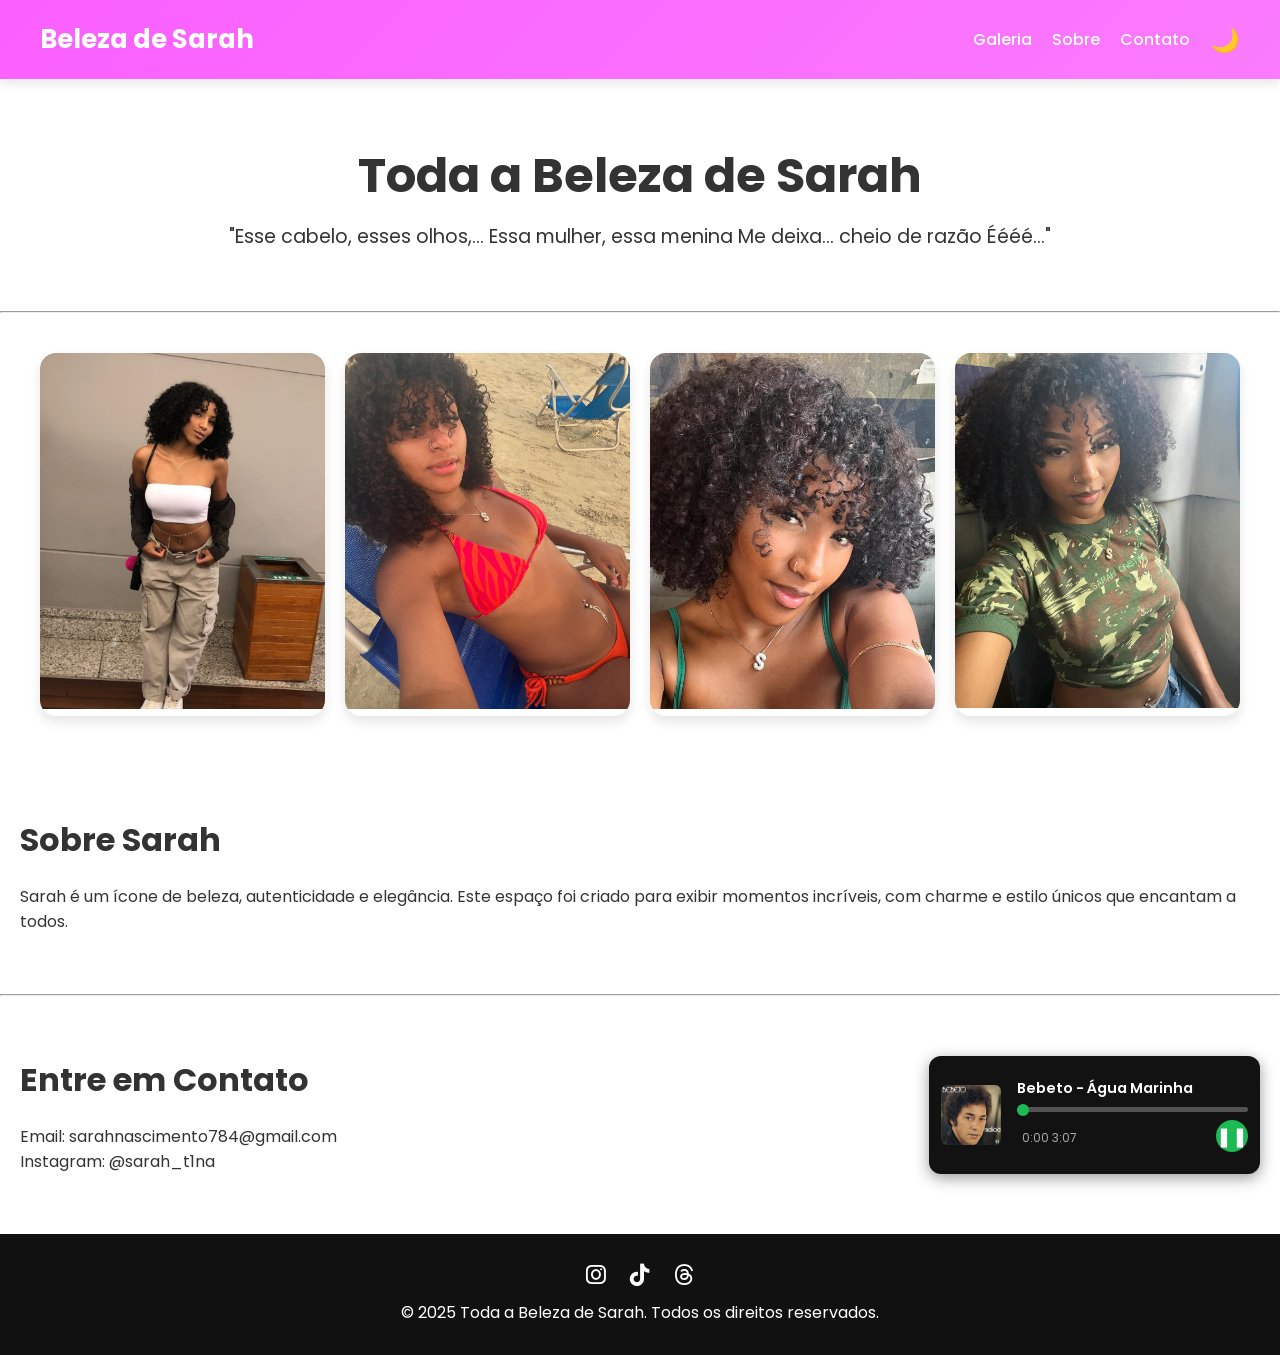
==== index.html @ 7e37fd76 "first commit" ====
<!DOCTYPE html>
<html lang="pt-br">
<head>
  <meta charset="UTF-8">
  <meta name="viewport" content="width=device-width, initial-scale=1.0">
  <title>Toda a Beleza de Sarah</title>
  <link href="https://fonts.googleapis.com/css2?family=Poppins:wght@400;600&display=swap" rel="stylesheet">
  <link rel="stylesheet" href="https://cdnjs.cloudflare.com/ajax/libs/font-awesome/6.5.0/css/all.min.css">
  <link rel="stylesheet" href="./assets/css/style.css">
</head>
<body>
  <header class="header">
    <div class="logo">Beleza de Sarah</div>
    <nav>
      <ul>
        <li><a href="#galeria">Galeria</a></li>
        <li><a href="#sobre">Sobre</a></li>
        <li><a href="#contato">Contato</a></li>
        <button id="theme-toggle" class="theme-toggle">🌙</button>
      </ul>
    </nav>
  </header>
  

  <section class="hero">
    <h1>Toda a Beleza de Sarah</h1>
    <p>"Esse cabelo, esses olhos,...
      Essa mulher, essa menina
      Me deixa... cheio de razão
      Éééé..."</p>
  </section>
  <hr>

  <section id="galeria" class="gallery">
    <div class="gallery-item"><img src="./assets/img/1.jpg" alt="Foto 1"></div>
    <div class="gallery-item"><img src="./assets/img/2.jpg" alt="Foto 2"></div>
    <div class="gallery-item"><img src="./assets/img/3.jpg" alt="Foto 3"></div>
    <div class="gallery-item"><img src="./assets/img/4.jpg" alt="Foto 4"></div>
  </section>

  <section id="sobre" class="about">
    <h2>Sobre Sarah</h2>
    <p>Sarah é um ícone de beleza, autenticidade e elegância. Este espaço foi criado para exibir momentos incríveis, com charme e estilo únicos que encantam a todos.</p>
  </section>

  <hr>

  <section id="contato" class="contact">
    <div class="conteudo">
      <h2>Entre em Contato</h2>
      <p>Email: sarahnascimento784@gmail.com</p>
      <p>Instagram: @sarah_t1na</p>
    </div>
    <div class="spotify-player">
      <img class="cover" src="./assets/img/bebeto.jpg" alt="Capa">
      <div class="player-info">
        <div class="track-details">
          <span class="track-title">Bebeto - Água Marinha</span>
          <div class="time">
            <span id="current-time">0:00</span>
            <span id="duration">3:07</span>
          </div>
        </div>
        <input type="range" id="progress-bar" value="0" min="0" max="100">
        <button id="play-pause-button">❚❚</button>
      </div>
      <audio id="music-player" autoplay loop>
        <source src="./assets/audio/aguaMarinha.mp3" type="audio/mpeg">
        Seu navegador não suporta o player de áudio.
      </audio>
    </div>    
  </section>
  

  <footer>
    <div class="socials">
      <a href="https://www.instagram.com/sarah_t1na/"><i class="fab fa-instagram"></i></a>
      <a href="https://www.tiktok.com/@sarah_t1na"><i class="fab fa-tiktok"></i></a>
      <a href="https://www.threads.com/@sarah_t1na?xmt=AQGzmElFdUKCVEd3HE3kcRnll15NEWQ4ze8nxgSjNZvPUPU"><i class="fab fa-threads"></i></a>
    </div>
    <p>&copy; 2025 Toda a Beleza de Sarah. Todos os direitos reservados.</p>
  </footer>

  <script src="./assets/js/script.js"></script>
</body>
</html>
---- assets/css/style.css ----
* {
  margin: 0;
  padding: 0;
  box-sizing: border-box;
}

:root {
  --bg-color: #f7f7f7;
  --text-color: #333;
  --header-bg: linear-gradient(135deg, #fa5fff, #fa7bfe);
  --card-bg: #fff;
  --shadow-color: rgba(0, 0, 0, 0.1);
  --shadow-hover: rgba(0, 0, 0, 0.2);
  --section-bg: #ffffff;
  --section-text: #333333;
}

body.dark-mode {
  --bg-color: #121212;
  --text-color: #f1f1f1;
  --header-bg: linear-gradient(135deg, #2a2a2a, #3d3d3d);
  --card-bg: #1e1e1e;
  --shadow-color: rgba(255, 255, 255, 0.05);
  --shadow-hover: rgba(255, 255, 255, 0.15);
  --section-bg: #1c1c1c;
  --section-text: #f1f1f1;
}

body {
  font-family: 'Poppins', sans-serif;
  background-color: var(--bg-color);
  color: var(--text-color);
}

.theme-toggle {
  top: 20px;
  right: 20px;
  background: transparent;
  border: none;
  font-size: 1.5rem;
  cursor: pointer;
  color: #fff;
  z-index: 1000;
}

body.dark-mode .theme-toggle {
  color: #ffd700;
}

header {
  background: var(--header-bg);
  padding: 20px 40px;
  position: fixed;
  width: 100%;
  top: 0;
  left: 0;
  z-index: 1000;
  display: flex;
  align-items: center;
  justify-content: space-between;
  color: #fff;
  box-shadow: 0 4px 10px rgba(0,0,0,0.1);
  transition: transform 0.3s ease;
}
.header-hidden {
  transform: translateY(-100%);
  transition: transform 0.3s ease;
}

.logo {
  font-size: 1.6rem;
  font-weight: bold;
}

nav ul {
  list-style: none;
  display: flex;
  gap: 20px;
  align-items: center;
}

nav a {
  color: #fff;
  text-decoration: none;
  font-weight: 500;
  transition: color 0.3s ease;
}

nav a:hover {
  color: #ddd;
}

/* Seções adaptáveis ao modo escuro */
section {
  background-color: var(--section-bg);
  color: var(--section-text);
  transition: background-color 0.3s, color 0.3s;
}

section#hero,
section#sobre,
section#contato {
  padding: 60px 20px;
}

.hero {
  padding: 140px 40px 60px;
  text-align: center;
}

.hero h1 {
  font-size: 3rem;
  margin-bottom: 10px;
}


.hero p {
  font-size: 1.2rem;
  color: var(--section-text);
}

.gallery {
  display: grid;
  grid-template-columns: repeat(auto-fill, minmax(280px, 1fr));
  gap: 20px;
  padding: 40px;
}

.gallery-item {
  background-color: var(--card-bg);
  box-shadow: 0 6px 12px var(--shadow-color);
  position: relative;
  overflow: hidden;
  border-radius: 16px;
  cursor: pointer;
}

.gallery-item:hover {
  box-shadow: 0 8px 16px var(--shadow-hover);
}

.gallery-item img {
  width: 100%;
  transition: transform 0.3s ease;
}

.gallery-item:hover img {
  transform: scale(1.05);
}

.about,
.contact {
  padding: 60px 40px;
}

.contact {
  display: flex;
  justify-content: space-between;
}

.about h2,
.contact h2 {
  font-size: 2rem;
  margin-bottom: 20px;
}

.about p {
  font-size: 1rem;
  color: var(--section-text);
}

footer {
  background: #111;
  color: #fff;
  padding: 30px 40px;
  display: flex;
  flex-direction: column;
  align-items: center;
  gap: 10px;
}

.socials i {
  font-size: 1.4rem;
  margin: 0 10px;
  color: #fff;
  transition: color 0.3s;
}

.socials i:hover {
  color: #fa7bfe;
}

/* Estilo do player de música */
.audio-player {
  display: flex;
  align-items: center;
  background-color: rgba(0, 0, 0, 0.8);
  padding: 10px;
  border-radius: 10px;
  margin-top: 20px;
  width: 300px;
  right: 40px;
  bottom: 20px;
}

.thumbnail {
  width: 50px;
  height: 50px;
  border-radius: 8px;
  margin-right: 15px;
}

.controls {
  display: flex;
  justify-content: center;
  align-items: center;
}

.play-pause {
  background: transparent;
  border: none;
  font-size: 1.5rem;
  color: white;
  cursor: pointer;
  transition: color 0.3s;
}

.play-pause:hover {
  color: #fa7bfe;
}

audio {
  display: none;
}

.spotify-player {
  display: flex;
  align-items: center;
  background-color: #121212;
  color: white;
  border-radius: 12px;
  padding: 12px;
  gap: 16px;
  max-width: 500px;
  right: 40px;
  bottom: 40px;
  box-shadow: 0 4px 15px rgba(0, 0, 0, 0.4);
}

.spotify-player .cover {
  width: 60px;
  height: 60px;
  border-radius: 6px;
  object-fit: cover;
}

.player-info {
  flex: 1;
  display: flex;
  flex-direction: column;
}

.track-details {
  display: flex;
  justify-content: space-between;
  align-items: center;
}

.track-title {
  font-weight: 600;
  font-size: 0.9rem;
  color: #fff;
}

.time {
  font-size: 0.75rem;
  color: #aaa;
  left: -171px;
  top: 49px;
  position: relative;
}

#progress-bar {
  -webkit-appearance: none;
  appearance: none;
  width: 100%;
  height: 5px;
  background: #535353;
  border-radius: 5px;
  margin: 8px 0;
  cursor: pointer;
}

#progress-bar::-webkit-slider-thumb {
  -webkit-appearance: none;
  height: 12px;
  width: 12px;
  background: #1db954;
  border-radius: 50%;
  cursor: pointer;
}

#play-pause-button {
  align-self: flex-end;
  background-color: #1db954;
  border: none;
  color: white;
  font-size: 1.2rem;
  border-radius: 50%;
  width: 32px;
  height: 32px;
  cursor: pointer;
  transition: background 0.3s;
}

#play-pause-button:hover {
  background-color: #1ed760;
}

@media (max-width: 768px) {
  .spotify-player {
    right: 20px;
    bottom: 20px;
    max-width: 90%;
    flex-direction: column;
    align-items: flex-start;
  }
  
  #play-pause-button {
    align-self: center;
  }
  header {
    flex-direction: column;
    align-items: flex-start;
    padding: 20px;
  }
  .audio-player {
    width: 240px;
    right: 20px;
  }
  .thumbnail {
    width: 40px;
    height: 40px;
  }
  nav ul {
    flex-direction: column;
    gap: 10px;
    margin-top: 10px;
  }

  .hero {
    padding: 120px 20px 40px;
  }

  .hero h1 {
    font-size: 2.2rem;
  }

  .hero p {
    font-size: 1rem;
  }

  .gallery {
    grid-template-columns: 1fr;
    padding: 20px;
  }

  .about,
  .contact {
    padding: 40px 20px;
  }

  .about h2,
  .contact h2 {
    font-size: 1.6rem;
  }

  .about p {
    font-size: 0.95rem;
  }

  footer {
    padding: 20px;
    font-size: 0.9rem;
    text-align: center;
  }
}

@media (max-width: 480px) {
  .logo {
    font-size: 1.3rem;
  }

  .theme-toggle {
    font-size: 1.2rem;
    top: 15px;
    right: 15px;
  }

  .hero h1 {
    font-size: 1.8rem;
  }

  .hero p {
    font-size: 0.9rem;
  }

  .about h2,
  .contact h2 {
    font-size: 1.4rem;
  }

  .socials i {
    font-size: 1.2rem;
  }
}
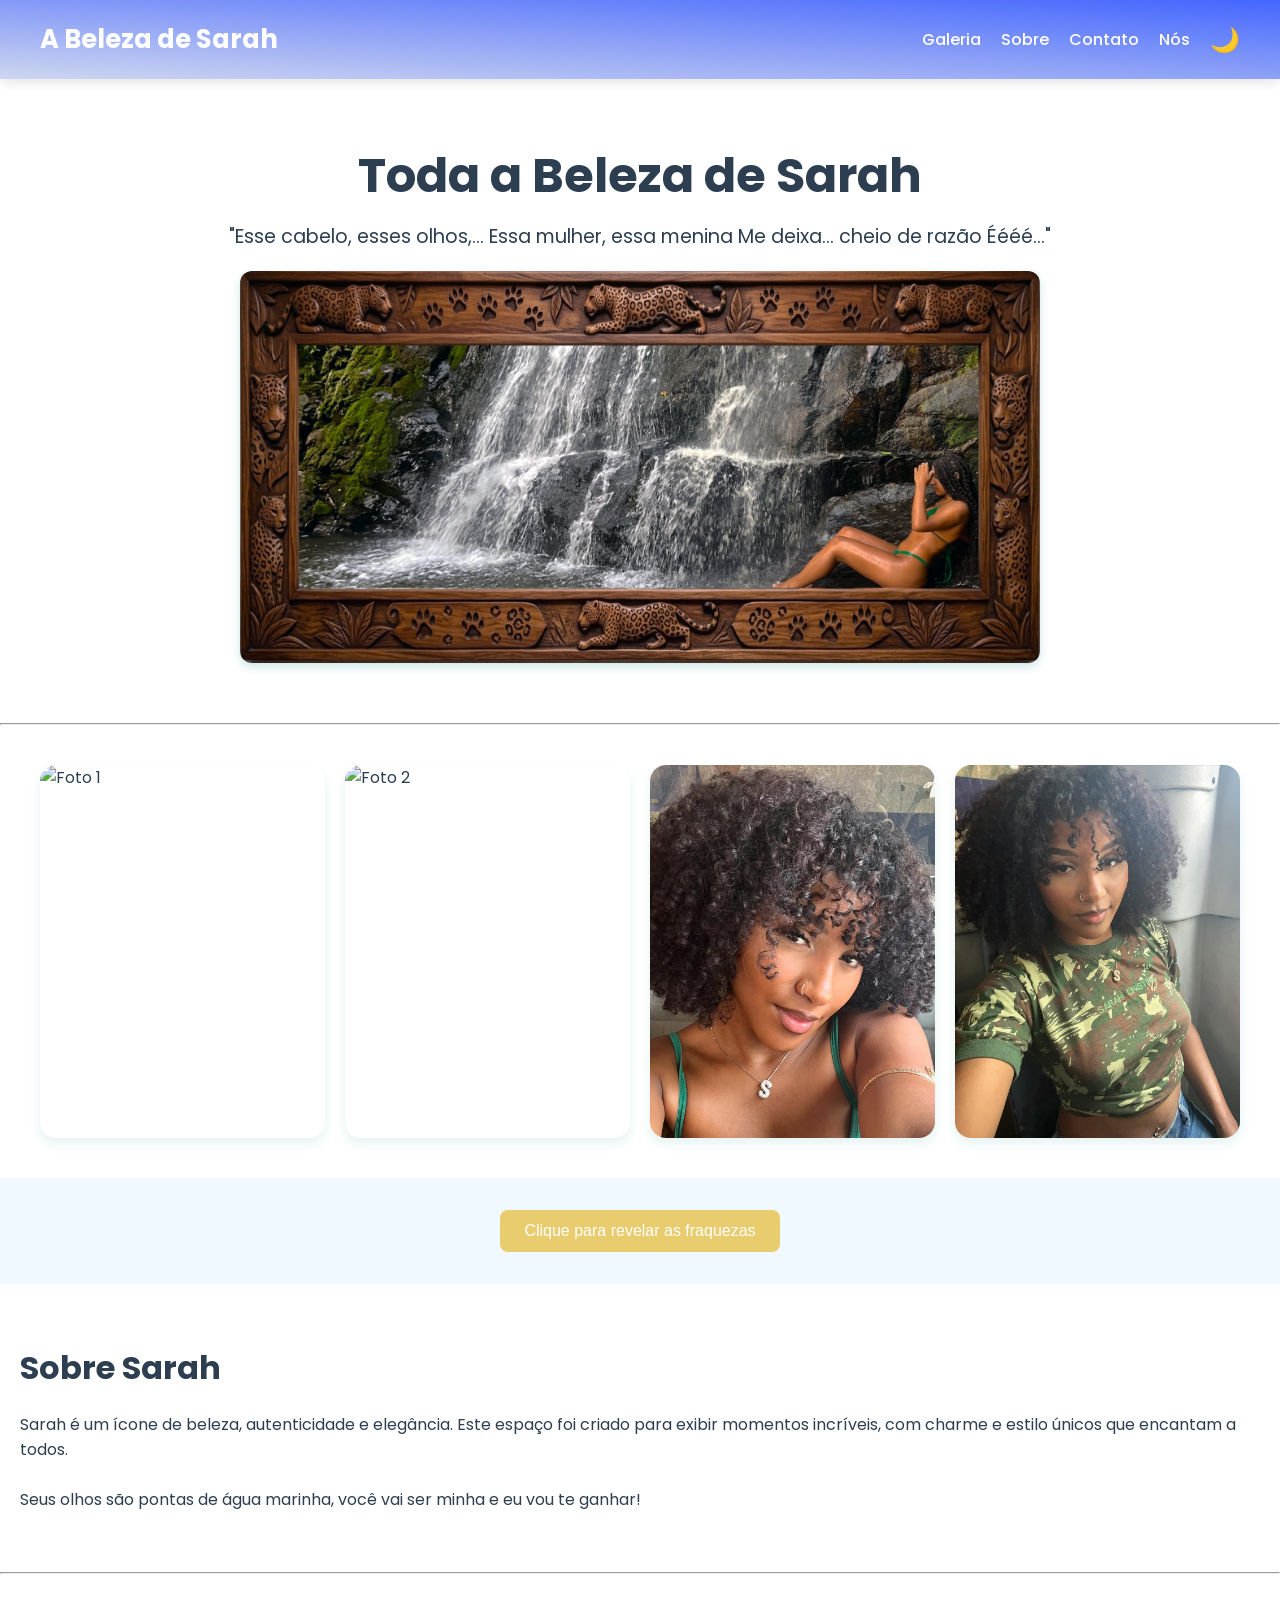
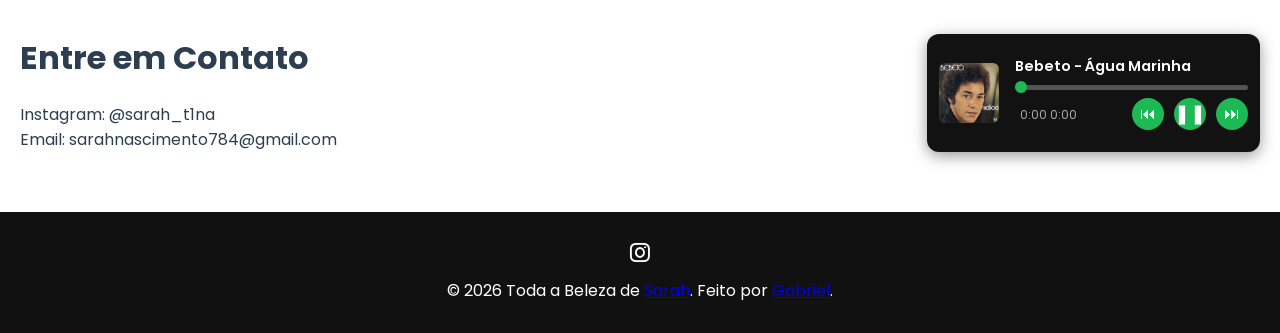
==== commit cfb787b3: "completo" ====
--- a/index.html
+++ b/index.html
@@ -1,86 +1,118 @@
-<!DOCTYPE html>
-<html lang="pt-br">
-<head>
-  <meta charset="UTF-8">
-  <meta name="viewport" content="width=device-width, initial-scale=1.0">
-  <title>Toda a Beleza de Sarah</title>
-  <link href="https://fonts.googleapis.com/css2?family=Poppins:wght@400;600&display=swap" rel="stylesheet">
-  <link rel="stylesheet" href="https://cdnjs.cloudflare.com/ajax/libs/font-awesome/6.5.0/css/all.min.css">
-  <link rel="stylesheet" href="./assets/css/style.css">
-</head>
-<body>
-  <header class="header">
-    <div class="logo">Beleza de Sarah</div>
-    <nav>
-      <ul>
-        <li><a href="#galeria">Galeria</a></li>
-        <li><a href="#sobre">Sobre</a></li>
-        <li><a href="#contato">Contato</a></li>
-        <button id="theme-toggle" class="theme-toggle">🌙</button>
-      </ul>
-    </nav>
-  </header>
-  
-
-  <section class="hero">
-    <h1>Toda a Beleza de Sarah</h1>
-    <p>"Esse cabelo, esses olhos,...
-      Essa mulher, essa menina
-      Me deixa... cheio de razão
-      Éééé..."</p>
-  </section>
-  <hr>
-
-  <section id="galeria" class="gallery">
-    <div class="gallery-item"><img src="./assets/img/1.jpg" alt="Foto 1"></div>
-    <div class="gallery-item"><img src="./assets/img/2.jpg" alt="Foto 2"></div>
-    <div class="gallery-item"><img src="./assets/img/3.jpg" alt="Foto 3"></div>
-    <div class="gallery-item"><img src="./assets/img/4.jpg" alt="Foto 4"></div>
-  </section>
-
-  <section id="sobre" class="about">
-    <h2>Sobre Sarah</h2>
-    <p>Sarah é um ícone de beleza, autenticidade e elegância. Este espaço foi criado para exibir momentos incríveis, com charme e estilo únicos que encantam a todos.</p>
-  </section>
-
-  <hr>
-
-  <section id="contato" class="contact">
-    <div class="conteudo">
-      <h2>Entre em Contato</h2>
-      <p>Email: sarahnascimento784@gmail.com</p>
-      <p>Instagram: @sarah_t1na</p>
-    </div>
-    <div class="spotify-player">
-      <img class="cover" src="./assets/img/bebeto.jpg" alt="Capa">
-      <div class="player-info">
-        <div class="track-details">
-          <span class="track-title">Bebeto - Água Marinha</span>
-          <div class="time">
-            <span id="current-time">0:00</span>
-            <span id="duration">3:07</span>
-          </div>
-        </div>
-        <input type="range" id="progress-bar" value="0" min="0" max="100">
-        <button id="play-pause-button">❚❚</button>
-      </div>
-      <audio id="music-player" autoplay loop>
-        <source src="./assets/audio/aguaMarinha.mp3" type="audio/mpeg">
-        Seu navegador não suporta o player de áudio.
-      </audio>
-    </div>    
-  </section>
-  
-
-  <footer>
-    <div class="socials">
-      <a href="https://www.instagram.com/sarah_t1na/"><i class="fab fa-instagram"></i></a>
-      <a href="https://www.tiktok.com/@sarah_t1na"><i class="fab fa-tiktok"></i></a>
-      <a href="https://www.threads.com/@sarah_t1na?xmt=AQGzmElFdUKCVEd3HE3kcRnll15NEWQ4ze8nxgSjNZvPUPU"><i class="fab fa-threads"></i></a>
-    </div>
-    <p>&copy; 2025 Toda a Beleza de Sarah. Todos os direitos reservados.</p>
-  </footer>
-
-  <script src="./assets/js/script.js"></script>
-</body>
+<!DOCTYPE html>
+<html lang="pt-br">
+<head>
+  <meta charset="UTF-8">
+  <meta name="viewport" content="width=device-width, initial-scale=1.0">
+  <title>Toda a Beleza de Sarah</title>
+  <link href="https://fonts.googleapis.com/css2?family=Poppins:wght@400;600&display=swap" rel="stylesheet">
+  <link rel="stylesheet" href="https://cdnjs.cloudflare.com/ajax/libs/font-awesome/6.5.0/css/all.min.css">
+  <link rel="stylesheet" href="./assets/css/style.css">
+</head>
+<body>
+  <header class="header">
+    <div class="logo">A Beleza de Sarah</div>
+    <div class="menu-toggle" id="mobile-menu">
+      <i class="fas fa-bars"></i>
+    </div>
+    <nav id="nav-menu">
+      <ul>
+        <li><a href="#galeria">Galeria</a></li>
+        <li><a href="#sobre">Sobre</a></li>
+        <li><a href="#contato">Contato</a></li>
+        <li><a href="nos.html">Nós</a></li>
+        <button id="theme-toggle" class="theme-toggle">🌙</button>
+      </ul>
+    </nav>
+  </header>
+  
+
+  <section class="hero">
+    <h1>Toda a Beleza de Sarah</h1>
+    <p>"Esse cabelo, esses olhos,...
+      Essa mulher, essa menina
+      Me deixa... cheio de razão
+      Éééé..."</p>
+    <div class="beach-banner">
+      <img src="./assets/img/banner.png" alt="Imagem de Praia" />
+    </div>
+  </section>  
+  <hr>
+
+  <section id="galeria" class="gallery">
+    <div class="gallery-item-1"><img src="./assets/img/1.jpeg" alt="Foto 1"></div>
+    <div class="gallery-item-1"><img src="./assets/img/2.jpeg" alt="Foto 2"></div>
+    <div class="gallery-item-1"><img src="./assets/img/3.jpg" alt="Foto 3"></div>
+    <div class="gallery-item-1"><img src="./assets/img/4.jpg" alt="Foto 4"></div>
+  </section>
+  <div class="revelar-container" style="text-align: center; margin: 2rem 0;">
+    <button id="revelar-fraqueza" class="btn-revelar">Clique para revelar as fraquezas</button>
+  </div>
+  
+  
+  <h2 id="princesa" style="text-align: center;display: none;"></h2>
+  <section id="galeria-musicas" class="gallery" style="display: none;">
+    <div class="gallery-item-2">
+        <img src="./assets/img/jasmin1.png">
+    </div>
+    <div class="gallery-item-2">
+        <img src="./assets/img/jasmin2.png">
+    </div>
+    <div class="gallery-item-2">
+        <img src="./assets/img/jasmin3.jpeg">
+    </div>
+    <div class="gallery-item-2">
+        <img src="./assets/img/jasmin4.png">
+    </div>
+  </section>
+  
+  <section id="sobre" class="about">
+    <h2>Sobre Sarah</h2>
+    <p>Sarah é um ícone de beleza, autenticidade e elegância. Este espaço foi criado para exibir momentos incríveis, com charme e estilo únicos que encantam a todos.</p>
+    <br>
+    <p>Seus olhos são pontas de água marinha, você vai ser minha e eu vou te ganhar!</p>
+  </section>
+
+  <hr>
+
+  <section id="contato" class="contact">
+    <div class="conteudo">
+      <h2>Entre em Contato</h2>
+      <p>Instagram: @sarah_t1na</p>
+      <p>Email: sarahnascimento784@gmail.com</p>
+    </div>
+    <div class="spotify-player">
+      <img class="cover" id="cover" src="./assets/img/bebeto.jpg" alt="Capa">
+
+      <div class="player-info">
+        <div class="track-details">
+          <span class="track-title" id="track-title">Bebeto - Água Marinha</span>
+          <div class="time">
+            <span id="current-time">0:00</span>
+            <span id="duration">0:00</span>
+          </div>
+        </div>
+
+        <input type="range" id="progress-bar" value="0" min="0" max="100">
+
+        <div class="controls">
+          <button id="prev-button">⏮</button>
+          <button id="play-pause-button">❚❚</button>
+          <button id="next-button">⏭</button>
+        </div>
+      </div>
+
+      <audio id="music-player"></audio>
+    </div>  
+  </section>
+  
+
+  <footer>
+    <div class="socials">
+      <a href="https://www.instagram.com/sarah_t1na/"><i class="fab fa-instagram"></i></a>
+    </div>
+    <p>&copy; 2026 Toda a Beleza de <a href="https://www.instagram.com/sarah_t1na/">Sarah</a>. Feito por <a href="https://www.instagram.com/sena_thegreat/">Gabriel</a>.</p>
+  </footer>
+
+  <script src="./assets/js/script.js"></script>
+</body>
 </html>
--- a/assets/css/style.css
+++ b/assets/css/style.css
@@ -1,416 +1,647 @@
-* {
-  margin: 0;
-  padding: 0;
-  box-sizing: border-box;
-}
-
-:root {
-  --bg-color: #f7f7f7;
-  --text-color: #333;
-  --header-bg: linear-gradient(135deg, #fa5fff, #fa7bfe);
-  --card-bg: #fff;
-  --shadow-color: rgba(0, 0, 0, 0.1);
-  --shadow-hover: rgba(0, 0, 0, 0.2);
-  --section-bg: #ffffff;
-  --section-text: #333333;
-}
-
-body.dark-mode {
-  --bg-color: #121212;
-  --text-color: #f1f1f1;
-  --header-bg: linear-gradient(135deg, #2a2a2a, #3d3d3d);
-  --card-bg: #1e1e1e;
-  --shadow-color: rgba(255, 255, 255, 0.05);
-  --shadow-hover: rgba(255, 255, 255, 0.15);
-  --section-bg: #1c1c1c;
-  --section-text: #f1f1f1;
-}
-
-body {
-  font-family: 'Poppins', sans-serif;
-  background-color: var(--bg-color);
-  color: var(--text-color);
-}
-
-.theme-toggle {
-  top: 20px;
-  right: 20px;
-  background: transparent;
-  border: none;
-  font-size: 1.5rem;
-  cursor: pointer;
-  color: #fff;
-  z-index: 1000;
-}
-
-body.dark-mode .theme-toggle {
-  color: #ffd700;
-}
-
-header {
-  background: var(--header-bg);
-  padding: 20px 40px;
-  position: fixed;
-  width: 100%;
-  top: 0;
-  left: 0;
-  z-index: 1000;
-  display: flex;
-  align-items: center;
-  justify-content: space-between;
-  color: #fff;
-  box-shadow: 0 4px 10px rgba(0,0,0,0.1);
-  transition: transform 0.3s ease;
-}
-.header-hidden {
-  transform: translateY(-100%);
-  transition: transform 0.3s ease;
-}
-
-.logo {
-  font-size: 1.6rem;
-  font-weight: bold;
-}
-
-nav ul {
-  list-style: none;
-  display: flex;
-  gap: 20px;
-  align-items: center;
-}
-
-nav a {
-  color: #fff;
-  text-decoration: none;
-  font-weight: 500;
-  transition: color 0.3s ease;
-}
-
-nav a:hover {
-  color: #ddd;
-}
-
-/* Seções adaptáveis ao modo escuro */
-section {
-  background-color: var(--section-bg);
-  color: var(--section-text);
-  transition: background-color 0.3s, color 0.3s;
-}
-
-section#hero,
-section#sobre,
-section#contato {
-  padding: 60px 20px;
-}
-
-.hero {
-  padding: 140px 40px 60px;
-  text-align: center;
-}
-
-.hero h1 {
-  font-size: 3rem;
-  margin-bottom: 10px;
-}
-
-
-.hero p {
-  font-size: 1.2rem;
-  color: var(--section-text);
-}
-
-.gallery {
-  display: grid;
-  grid-template-columns: repeat(auto-fill, minmax(280px, 1fr));
-  gap: 20px;
-  padding: 40px;
-}
-
-.gallery-item {
-  background-color: var(--card-bg);
-  box-shadow: 0 6px 12px var(--shadow-color);
-  position: relative;
-  overflow: hidden;
-  border-radius: 16px;
-  cursor: pointer;
-}
-
-.gallery-item:hover {
-  box-shadow: 0 8px 16px var(--shadow-hover);
-}
-
-.gallery-item img {
-  width: 100%;
-  transition: transform 0.3s ease;
-}
-
-.gallery-item:hover img {
-  transform: scale(1.05);
-}
-
-.about,
-.contact {
-  padding: 60px 40px;
-}
-
-.contact {
-  display: flex;
-  justify-content: space-between;
-}
-
-.about h2,
-.contact h2 {
-  font-size: 2rem;
-  margin-bottom: 20px;
-}
-
-.about p {
-  font-size: 1rem;
-  color: var(--section-text);
-}
-
-footer {
-  background: #111;
-  color: #fff;
-  padding: 30px 40px;
-  display: flex;
-  flex-direction: column;
-  align-items: center;
-  gap: 10px;
-}
-
-.socials i {
-  font-size: 1.4rem;
-  margin: 0 10px;
-  color: #fff;
-  transition: color 0.3s;
-}
-
-.socials i:hover {
-  color: #fa7bfe;
-}
-
-/* Estilo do player de música */
-.audio-player {
-  display: flex;
-  align-items: center;
-  background-color: rgba(0, 0, 0, 0.8);
-  padding: 10px;
-  border-radius: 10px;
-  margin-top: 20px;
-  width: 300px;
-  right: 40px;
-  bottom: 20px;
-}
-
-.thumbnail {
-  width: 50px;
-  height: 50px;
-  border-radius: 8px;
-  margin-right: 15px;
-}
-
-.controls {
-  display: flex;
-  justify-content: center;
-  align-items: center;
-}
-
-.play-pause {
-  background: transparent;
-  border: none;
-  font-size: 1.5rem;
-  color: white;
-  cursor: pointer;
-  transition: color 0.3s;
-}
-
-.play-pause:hover {
-  color: #fa7bfe;
-}
-
-audio {
-  display: none;
-}
-
-.spotify-player {
-  display: flex;
-  align-items: center;
-  background-color: #121212;
-  color: white;
-  border-radius: 12px;
-  padding: 12px;
-  gap: 16px;
-  max-width: 500px;
-  right: 40px;
-  bottom: 40px;
-  box-shadow: 0 4px 15px rgba(0, 0, 0, 0.4);
-}
-
-.spotify-player .cover {
-  width: 60px;
-  height: 60px;
-  border-radius: 6px;
-  object-fit: cover;
-}
-
-.player-info {
-  flex: 1;
-  display: flex;
-  flex-direction: column;
-}
-
-.track-details {
-  display: flex;
-  justify-content: space-between;
-  align-items: center;
-}
-
-.track-title {
-  font-weight: 600;
-  font-size: 0.9rem;
-  color: #fff;
-}
-
-.time {
-  font-size: 0.75rem;
-  color: #aaa;
-  left: -171px;
-  top: 49px;
-  position: relative;
-}
-
-#progress-bar {
-  -webkit-appearance: none;
-  appearance: none;
-  width: 100%;
-  height: 5px;
-  background: #535353;
-  border-radius: 5px;
-  margin: 8px 0;
-  cursor: pointer;
-}
-
-#progress-bar::-webkit-slider-thumb {
-  -webkit-appearance: none;
-  height: 12px;
-  width: 12px;
-  background: #1db954;
-  border-radius: 50%;
-  cursor: pointer;
-}
-
-#play-pause-button {
-  align-self: flex-end;
-  background-color: #1db954;
-  border: none;
-  color: white;
-  font-size: 1.2rem;
-  border-radius: 50%;
-  width: 32px;
-  height: 32px;
-  cursor: pointer;
-  transition: background 0.3s;
-}
-
-#play-pause-button:hover {
-  background-color: #1ed760;
-}
-
-@media (max-width: 768px) {
-  .spotify-player {
-    right: 20px;
-    bottom: 20px;
-    max-width: 90%;
-    flex-direction: column;
-    align-items: flex-start;
-  }
-  
-  #play-pause-button {
-    align-self: center;
-  }
-  header {
-    flex-direction: column;
-    align-items: flex-start;
-    padding: 20px;
-  }
-  .audio-player {
-    width: 240px;
-    right: 20px;
-  }
-  .thumbnail {
-    width: 40px;
-    height: 40px;
-  }
-  nav ul {
-    flex-direction: column;
-    gap: 10px;
-    margin-top: 10px;
-  }
-
-  .hero {
-    padding: 120px 20px 40px;
-  }
-
-  .hero h1 {
-    font-size: 2.2rem;
-  }
-
-  .hero p {
-    font-size: 1rem;
-  }
-
-  .gallery {
-    grid-template-columns: 1fr;
-    padding: 20px;
-  }
-
-  .about,
-  .contact {
-    padding: 40px 20px;
-  }
-
-  .about h2,
-  .contact h2 {
-    font-size: 1.6rem;
-  }
-
-  .about p {
-    font-size: 0.95rem;
-  }
-
-  footer {
-    padding: 20px;
-    font-size: 0.9rem;
-    text-align: center;
-  }
-}
-
-@media (max-width: 480px) {
-  .logo {
-    font-size: 1.3rem;
-  }
-
-  .theme-toggle {
-    font-size: 1.2rem;
-    top: 15px;
-    right: 15px;
-  }
-
-  .hero h1 {
-    font-size: 1.8rem;
-  }
-
-  .hero p {
-    font-size: 0.9rem;
-  }
-
-  .about h2,
-  .contact h2 {
-    font-size: 1.4rem;
-  }
-
-  .socials i {
-    font-size: 1.2rem;
-  }
-}
+* {
+  margin: 0;
+  padding: 0;
+  box-sizing: border-box;
+}
+
+/* :root {
+  --bg-color: #f7f7f7;
+  --text-color: #333;
+  --header-bg: linear-gradient(135deg, #fa5fff, #fa7bfe);
+  --card-bg: #fff;
+  --shadow-color: rgba(0, 0, 0, 0.1);
+  --shadow-hover: rgba(0, 0, 0, 0.2);
+  --section-bg: #ffffff;
+  --section-text: #333333;
+} */
+
+.beach-banner {
+  margin-top: 20px;
+  border-radius: 12px;
+  overflow: hidden;
+  box-shadow: 0 4px 10px rgba(0, 128, 128, 0.2);
+  max-width: 800px;
+  margin-left: auto;
+  margin-right: auto;
+}
+
+.beach-banner img {
+  width: 100%;
+  height: auto;
+  display: block;
+}
+
+
+:root {
+  --bg-color: #f0f9ff; /* azul bem claro */
+  --text-color: #2c3e50; /* azul profundo */
+  --header-bg: linear-gradient(183deg, #002fffbb, #0d35b634); /* azul do mar e sol */
+  --card-bg: #ffffff;
+  --shadow-color: rgba(0, 128, 128, 0.1); /* tom oceânico suave */
+  --shadow-hover: rgba(0, 128, 128, 0.3);
+  --section-bg: #ffffff;
+  --section-text: #2c3e50;
+}
+.btn-revelar {
+  background-color: #e9cc6d;
+  color: white;
+  padding: 12px 24px;
+  font-size: 1rem;
+  border: none;
+  border-radius: 8px;
+  cursor: pointer;
+  transition: all 0.3s ease;
+}
+
+.btn-revelar:hover {
+  background-color: #ffa726;
+}
+
+body.dark-mode {
+  --bg-color: #140b0b; /* Preto com um toque bem sutil de vermelho/aquecido */
+  --text-color: #f5e6e6; /* Branco levemente rosado para não cansar a vista */
+  --header-bg: linear-gradient(135deg, #4a0e0e, #1a0505); /* Gradiente vinho escuro */
+  --card-bg: #1c1111;
+  --shadow-color: rgba(220, 20, 60, 0.15); /* Sombra vermelha suave */
+  --shadow-hover: rgba(220, 20, 60, 0.45); /* Sombra vermelha vibrante ao passar o mouse */
+  --section-bg: #180d0d;
+  --section-text: #e8d5d5;
+}
+
+body.dark-mode .theme-toggle {
+  color: #ff4d4d; 
+}
+
+body.dark-mode nav a:hover {
+  color: #ff4d4d;
+}
+
+body.dark-mode .socials i:hover,
+body.dark-mode .play-pause:hover {
+  color: #ff4d4d;
+}
+
+body.dark-mode #progress-bar::-webkit-slider-thumb {
+  background: #ff4d4d;
+}
+
+body.dark-mode #play-pause-button,
+body.dark-mode .controls button {
+  background-color: #a31010; /* Vermelho escuro */
+}
+
+body.dark-mode #play-pause-button:hover,
+body.dark-mode .controls button:hover {
+  background-color: #ff4d4d; /* Vermelho vibrante no hover */
+}
+
+body.dark-mode .gallery-item {
+  border: 1px solid rgba(255, 77, 77, 0.1); /* Bordinha vermelha sutil */
+}
+
+body.dark-mode .gallery-item::after {
+  content: "";
+  position: absolute;
+  top: 0; left: 0; width: 100%; height: 100%;
+  /* Textura de animal print via URL (padrão transparente) */
+  background-image: url('https://www.transparenttextures.com/patterns/leopard.png');
+  opacity: 0.25; /* Transparência ideal para ficar charmoso e não poluir */
+  pointer-events: none; /* Garante que as fotos ainda possam ser clicadas */
+  mix-blend-mode: color-dodge; /* Mescla a estampa com a cor de fundo do card */
+  transition: opacity 0.3s ease;
+}
+
+body.dark-mode .gallery-item:hover::after {
+  opacity: 0.5;
+}
+
+body.dark-mode .btn-revelar {
+  background-color: #7a0000;
+  color: #e9cc6d; /* O tom dourado que você já usou */
+  border: 1px solid #e9cc6d;
+}
+
+body.dark-mode .btn-revelar:hover {
+  background-color: #ff4d4d;
+  color: #ffffff;
+  border-color: #ff4d4d;
+  box-shadow: 0 0 15px rgba(255, 77, 77, 0.6); /* Brilho vermelho */
+}
+
+body {
+  font-family: 'Poppins', sans-serif;
+  background-color: var(--bg-color);
+  color: var(--text-color);
+}
+
+.theme-toggle {
+  top: 20px;
+  right: 20px;
+  background: transparent;
+  border: none;
+  font-size: 1.5rem;
+  cursor: pointer;
+  color: #fff;
+  z-index: 1000;
+}
+
+body.dark-mode .theme-toggle {
+  color: #ffd700;
+}
+
+header {
+  background: var(--header-bg);
+  padding: 20px 40px;
+  position: fixed;
+  width: 100%;
+  top: 0;
+  left: 0;
+  z-index: 1000;
+  display: flex;
+  align-items: center;
+  justify-content: space-between;
+  color: #fff;
+  box-shadow: 0 4px 10px rgba(0,0,0,0.1);
+  transition: transform 0.3s ease;
+}
+.header-hidden {
+  transform: translateY(-100%);
+  transition: transform 0.3s ease;
+}
+
+.menu-toggle {
+  display: none;
+  font-size: 1.8rem;
+  color: #fff;
+  cursor: pointer;
+}
+
+body.dark-mode .menu-toggle {
+  color: #ffd700;
+}
+
+.logo {
+  font-size: 1.6rem;
+  font-weight: bold;
+}
+
+nav ul {
+  list-style: none;
+  display: flex;
+  gap: 20px;
+  align-items: center;
+}
+
+nav a {
+  color: #fff;
+  text-decoration: none;
+  font-weight: 500;
+  transition: color 0.3s ease;
+}
+
+nav a:hover {
+  color: #ddd;
+}
+
+/* Seções adaptáveis ao modo escuro */
+section {
+  background-color: var(--section-bg);
+  color: var(--section-text);
+  transition: background-color 0.3s, color 0.3s;
+}
+
+section#hero,
+section#sobre,
+section#contato {
+  padding: 60px 20px;
+}
+
+.hero {
+  padding: 140px 40px 60px;
+  text-align: center;
+}
+
+.hero h1 {
+  font-size: 3rem;
+  margin-bottom: 10px;
+}
+
+
+.hero p {
+  font-size: 1.2rem;
+  color: var(--section-text);
+}
+
+.gallery {
+  display: grid;
+  grid-template-columns: repeat(auto-fill, minmax(280px, 1fr));
+  gap: 20px;
+  padding: 40px;
+}
+
+.gallery-item-1 {
+  position: relative;
+  overflow: hidden;
+  border-radius: 16px;
+  background-color: var(--card-bg);
+  box-shadow: 0 6px 12px var(--shadow-color);
+  cursor: pointer;
+  aspect-ratio: 1.53 / 2; 
+}
+
+.gallery-item-1:hover {
+  box-shadow: 0 8px 16px var(--shadow-hover);
+}
+
+.gallery-item-1 img {
+width: 105%;
+  transition: transform 0.3s ease;
+}
+
+.gallery-item-1:hover img {
+  transform: scale(1.05);
+}
+
+.gallery-item-2 {
+  position: relative;
+  overflow: hidden;
+  border-radius: 16px;
+  background-color: var(--card-bg);
+  box-shadow: 0 6px 12px var(--shadow-color);
+  cursor: pointer;
+}
+
+.gallery-item-2:hover {
+  box-shadow: 0 8px 16px var(--shadow-hover);
+}
+
+.gallery-item-2 img {
+width: 100%;
+  transition: transform 0.3s ease;
+}
+
+.gallery-item-2:hover img {
+  transform: scale(1.05);
+}
+
+.about,
+.contact {
+  padding: 60px 40px;
+}
+
+.contact {
+  display: flex;
+  justify-content: space-between;
+}
+
+.about h2,
+.contact h2 {
+  font-size: 2rem;
+  margin-bottom: 20px;
+}
+
+.about p {
+  font-size: 1rem;
+  color: var(--section-text);
+}
+
+footer {
+  background: #111;
+  color: #fff;
+  padding: 30px 40px;
+  display: flex;
+  flex-direction: column;
+  align-items: center;
+  gap: 10px;
+}
+
+.socials i {
+  font-size: 1.4rem;
+  margin: 0 10px;
+  color: #fff;
+  transition: color 0.3s;
+}
+
+/* .socials i:hover {
+  color: #fa7bfe;
+} */
+
+.socials i:hover {
+  color: #00c3ff;
+}
+
+.play-pause:hover {
+  color: #00c3ff;
+}
+
+
+/* Estilo do player de música */
+.audio-player {
+  display: flex;
+  align-items: center;
+  background-color: rgba(0, 0, 0, 0.8);
+  padding: 10px;
+  border-radius: 10px;
+  margin-top: 20px;
+  width: 300px;
+  right: 40px;
+  bottom: 20px;
+}
+
+.thumbnail {
+  width: 50px;
+  height: 50px;
+  border-radius: 8px;
+  margin-right: 15px;
+}
+
+.controls {
+  display: flex;
+  justify-content: center;
+  align-items: center;
+}
+
+.play-pause {
+  background: transparent;
+  border: none;
+  font-size: 1.5rem;
+  color: white;
+  cursor: pointer;
+  transition: color 0.3s;
+}
+
+/* .play-pause:hover {
+  color: #fa7bfe;
+} */
+
+audio {
+  display: none;
+}
+
+.spotify-player {
+  display: flex;
+  align-items: center;
+  background-color: #121212;
+  color: white;
+  border-radius: 12px;
+  padding: 12px;
+  gap: 16px;
+  max-width: 500px;
+  right: 40px;
+  bottom: 40px;
+  box-shadow: 0 4px 15px rgba(0, 0, 0, 0.4);
+}
+
+.spotify-player .cover {
+  width: 60px;
+  height: 60px;
+  border-radius: 6px;
+  object-fit: cover;
+}
+
+.player-info {
+  flex: 1;
+  display: flex;
+  flex-direction: column;
+}
+
+.track-details {
+  display: flex;
+  justify-content: space-between;
+  align-items: center;
+}
+
+.track-title {
+  font-weight: 600;
+  font-size: 0.9rem;
+  color: #fff;
+}
+
+.time {
+  font-size: 0.75rem;
+  color: #aaa;
+  left: -171px;
+  top: 49px;
+  position: relative;
+}
+
+#progress-bar {
+  -webkit-appearance: none;
+  appearance: none;
+  width: 100%;
+  height: 5px;
+  background: #535353;
+  border-radius: 5px;
+  margin: 8px 0;
+  cursor: pointer;
+}
+
+#progress-bar::-webkit-slider-thumb {
+  -webkit-appearance: none;
+  height: 12px;
+  width: 12px;
+  background: #1db954;
+  border-radius: 50%;
+  cursor: pointer;
+}
+
+#play-pause-button {
+  align-self: flex-end;
+  background-color: #1db954;
+  border: none;
+  color: white;
+  font-size: 1.2rem;
+  border-radius: 50%;
+  width: 32px;
+  height: 32px;
+  cursor: pointer;
+  transition: background 0.3s;
+}
+
+#play-pause-button:hover {
+  background-color: #1ed760;
+}
+.controls {
+  display: flex;
+  justify-content: flex-end;
+  gap: 10px;
+}
+
+.controls button {
+  background-color: #1db954;
+  border: none;
+  color: white;
+  font-size: 1rem;
+  border-radius: 50%;
+  width: 32px;
+  height: 32px;
+  cursor: pointer;
+  transition: background 0.3s;
+}
+
+.controls button:hover {
+  background-color: #1ed760;
+}
+
+
+@media (max-width: 768px) {
+  .spotify-player {
+    right: 20px;
+    bottom: 20px;
+    max-width: 90%;
+    flex-direction: column;
+    align-items: flex-start;
+  }
+  
+  #play-pause-button {
+    align-self: center;
+  }
+  header {
+    flex-direction: row; /* Mantém logo e botão na mesma linha */
+    justify-content: space-between;
+    align-items: center;
+    padding: 15px 20px;
+  }
+  .menu-toggle {
+    display: block; /* Mostra o hambúrguer no celular */
+  }
+  nav {
+    position: absolute;
+    top: 100%; /* Abre logo abaixo do header */
+    left: 0;
+    width: 100%;
+    background: var(--header-bg); /* Continua com o gradiente bonito */
+    display: none; /* Escondido por padrão */
+    box-shadow: 0 4px 10px rgba(0,0,0,0.1);
+  }
+  nav.active {
+    display: block; /* Classe que o JavaScript vai acionar */
+  }
+  nav ul {
+    flex-direction: column;
+    padding: 20px 0;
+    gap: 20px;
+    align-items: center;
+  }
+
+  /* Reposiciona o botão de tema escuro para o meio da lista no celular */
+  .theme-toggle {
+    position: static; 
+    margin-top: 10px;
+  }
+  .audio-player {
+    width: 240px;
+    right: 20px;
+  }
+  .thumbnail {
+    width: 40px;
+    height: 40px;
+  }
+
+  .hero {
+    padding: 120px 20px 40px;
+  }
+
+  .hero h1 {
+    font-size: 2.2rem;
+  }
+
+  .hero p {
+    font-size: 1rem;
+  }
+
+  .gallery {
+    grid-template-columns: 1fr;
+    padding: 20px;
+  }
+
+  .about,
+  .contact {
+    padding: 40px 20px;
+  }
+
+  .about h2,
+  .contact h2 {
+    font-size: 1.6rem;
+  }
+
+  .about p {
+    font-size: 0.95rem;
+  }
+
+  footer {
+    padding: 20px;
+    font-size: 0.9rem;
+    text-align: center;
+  }
+  .track-details {
+    flex-direction: column; /* Empilha o título e o tempo */
+    align-items: flex-start;
+    gap: 5px;
+  }
+
+  .time {
+    /* Resetando os valores que jogavam o elemento para fora */
+    position: static; 
+    left: 0;
+    top: 0;
+    display: flex;
+    justify-content: space-between;
+    width: 100%; /* Faz o tempo ocupar a largura do player */
+    margin-top: 5px;
+  }
+  
+  /* Ajuste para o player não ficar gigante no celular */
+  .spotify-player {
+    width: 100%;
+    max-width: 100%;
+    right: 0;
+    bottom: 0;
+    border-radius: 0; /* Opcional: fica elegante em tela cheia no mobile */
+  }
+}
+@media (max-width: 600px) {
+  .gallery {
+    grid-template-columns: repeat(2, 1fr); 
+    gap: 15px; 
+    padding: 20px; 
+  }
+
+  .hero h1 {
+    font-size: 2.2rem;
+  }
+
+  .header-hidden {
+    transform: translateY(-100%);
+    transition: transform 0.3s ease;
+  }
+}
+
+@media (max-width: 480px) {
+  .logo {
+    font-size: 1.3rem;
+  }
+
+  .theme-toggle {
+    font-size: 1.2rem;
+    top: 15px;
+    right: 15px;
+  }
+
+  .hero h1 {
+    font-size: 1.8rem;
+  }
+
+  .hero p {
+    font-size: 0.9rem;
+  }
+
+  .about h2,
+  .contact h2 {
+    font-size: 1.4rem;
+  }
+
+  .socials i {
+    font-size: 1.2rem;
+  }
+}
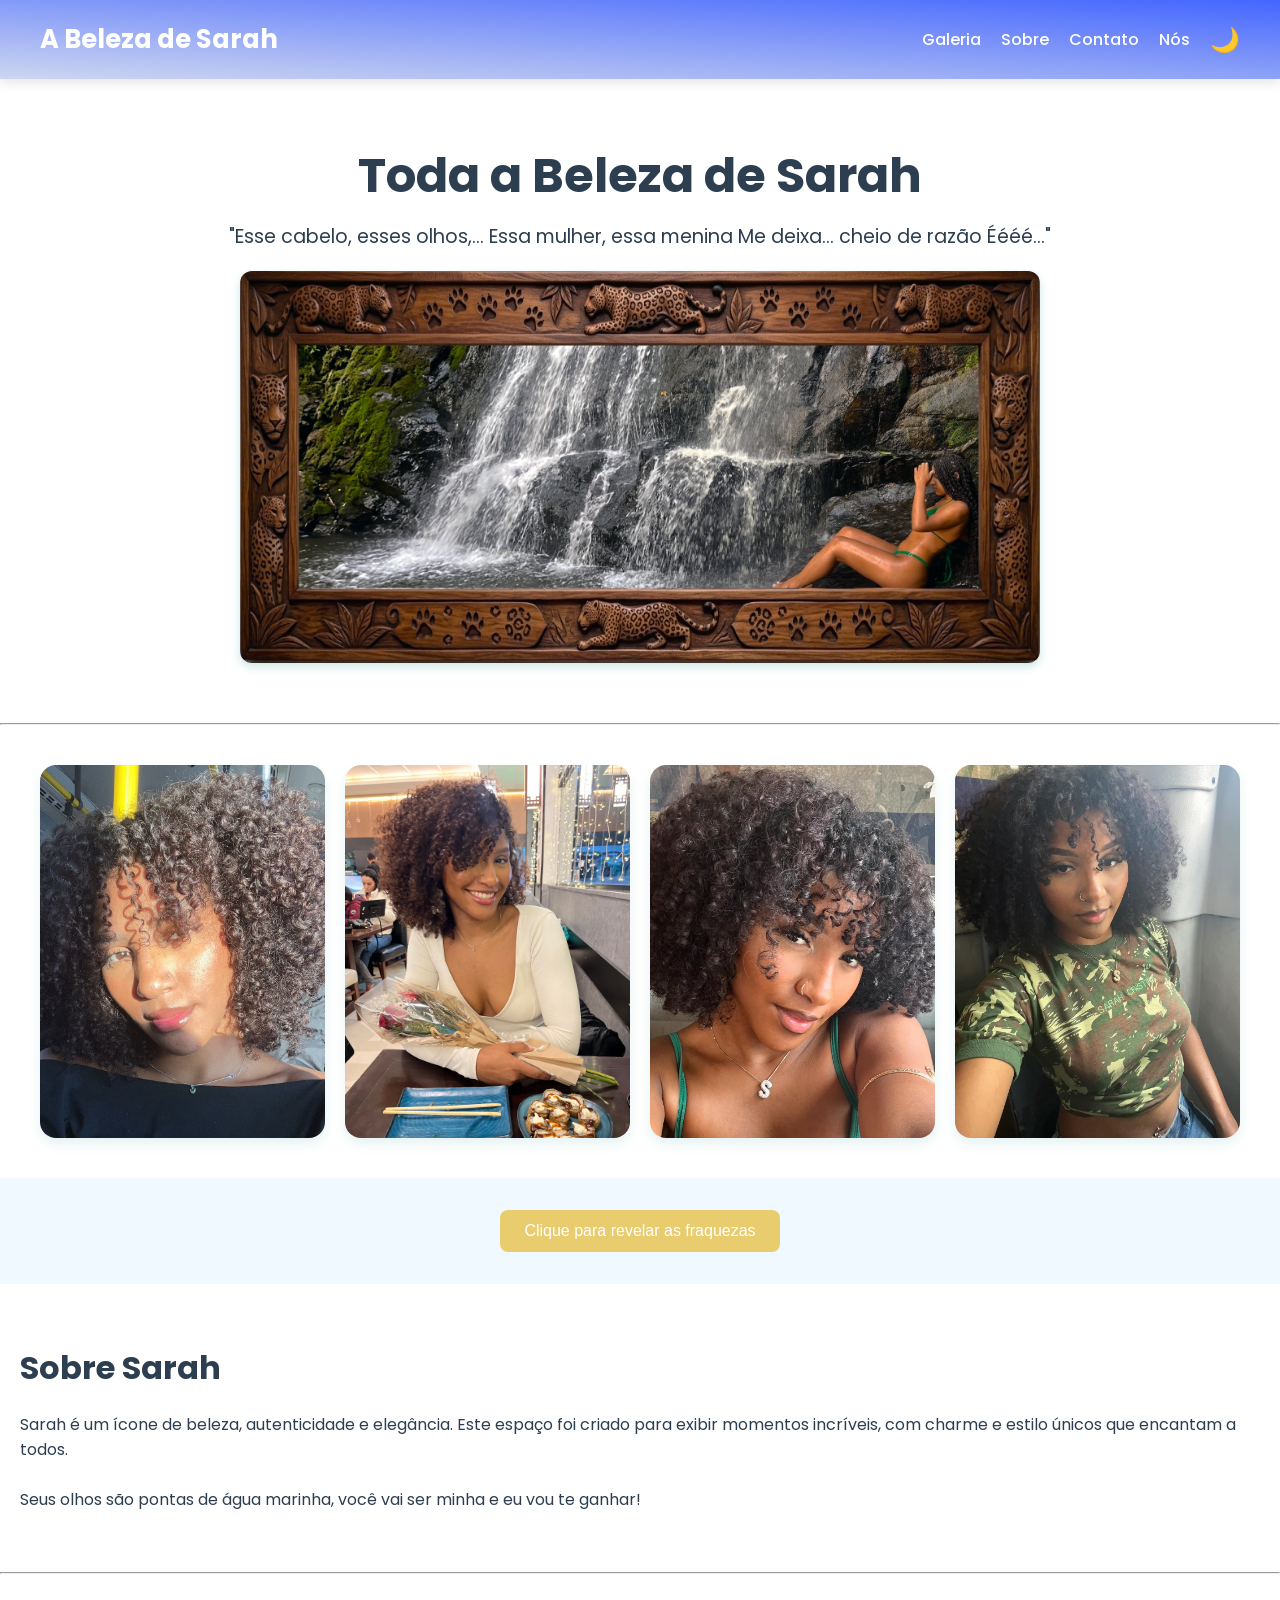
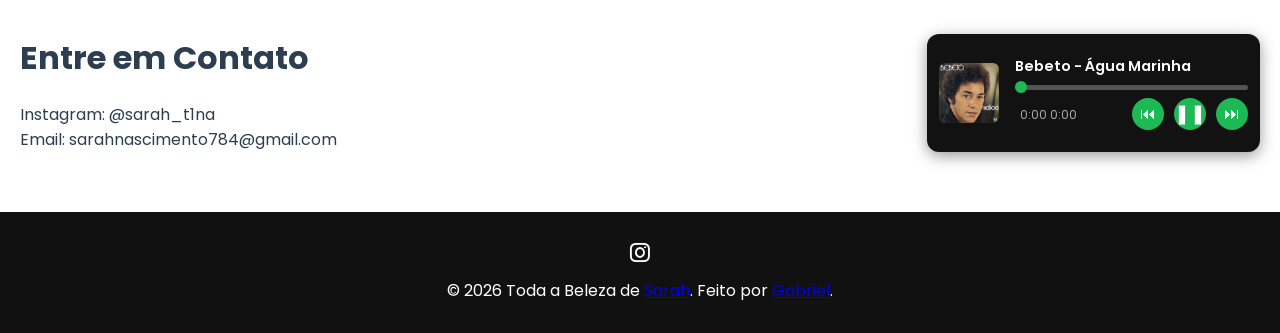
==== commit 200db1ca: "fotos jpg" ====
--- a/index.html
+++ b/index.html
@@ -39,8 +39,8 @@
   <hr>
 
   <section id="galeria" class="gallery">
-    <div class="gallery-item-1"><img src="./assets/img/1.jpeg" alt="Foto 1"></div>
-    <div class="gallery-item-1"><img src="./assets/img/2.jpeg" alt="Foto 2"></div>
+    <div class="gallery-item-1"><img src="./assets/img/1.jpg" alt="Foto 1"></div>
+    <div class="gallery-item-1"><img src="./assets/img/2.jpg" alt="Foto 2"></div>
     <div class="gallery-item-1"><img src="./assets/img/3.jpg" alt="Foto 3"></div>
     <div class="gallery-item-1"><img src="./assets/img/4.jpg" alt="Foto 4"></div>
   </section>
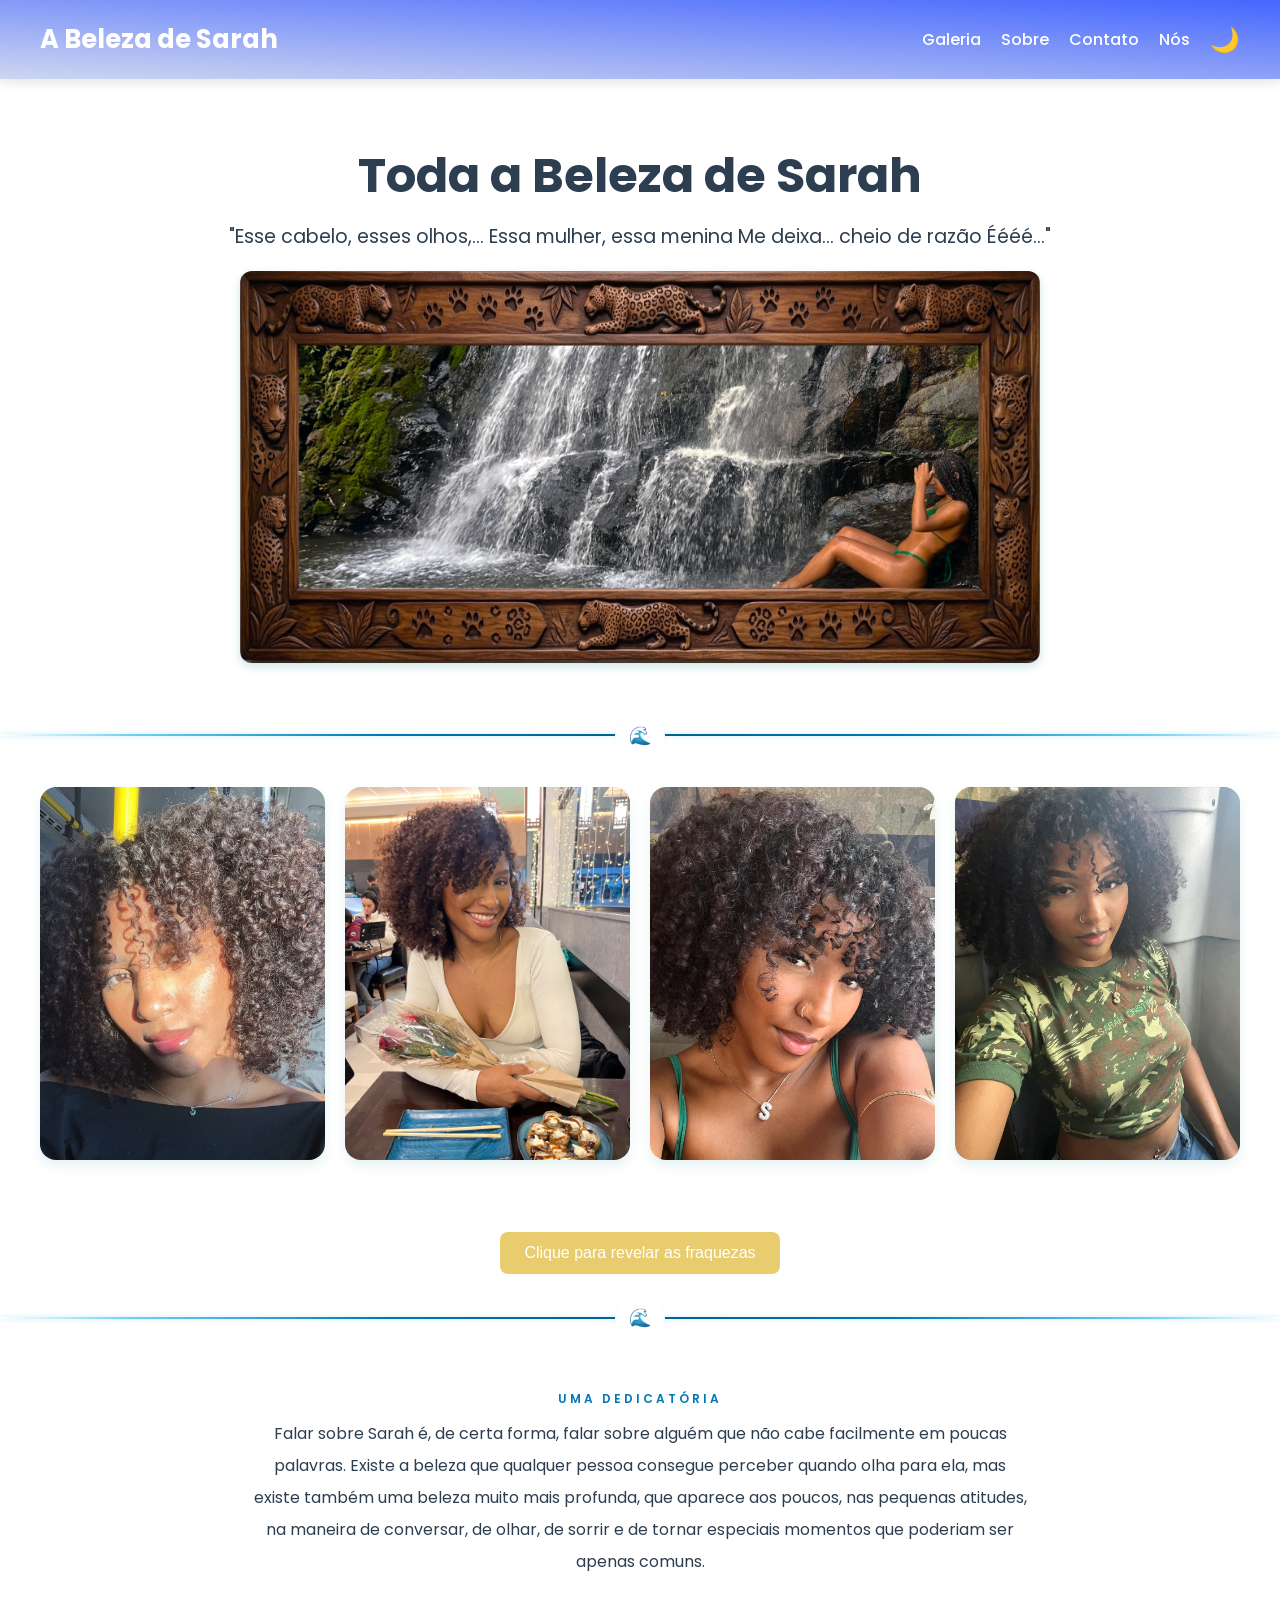
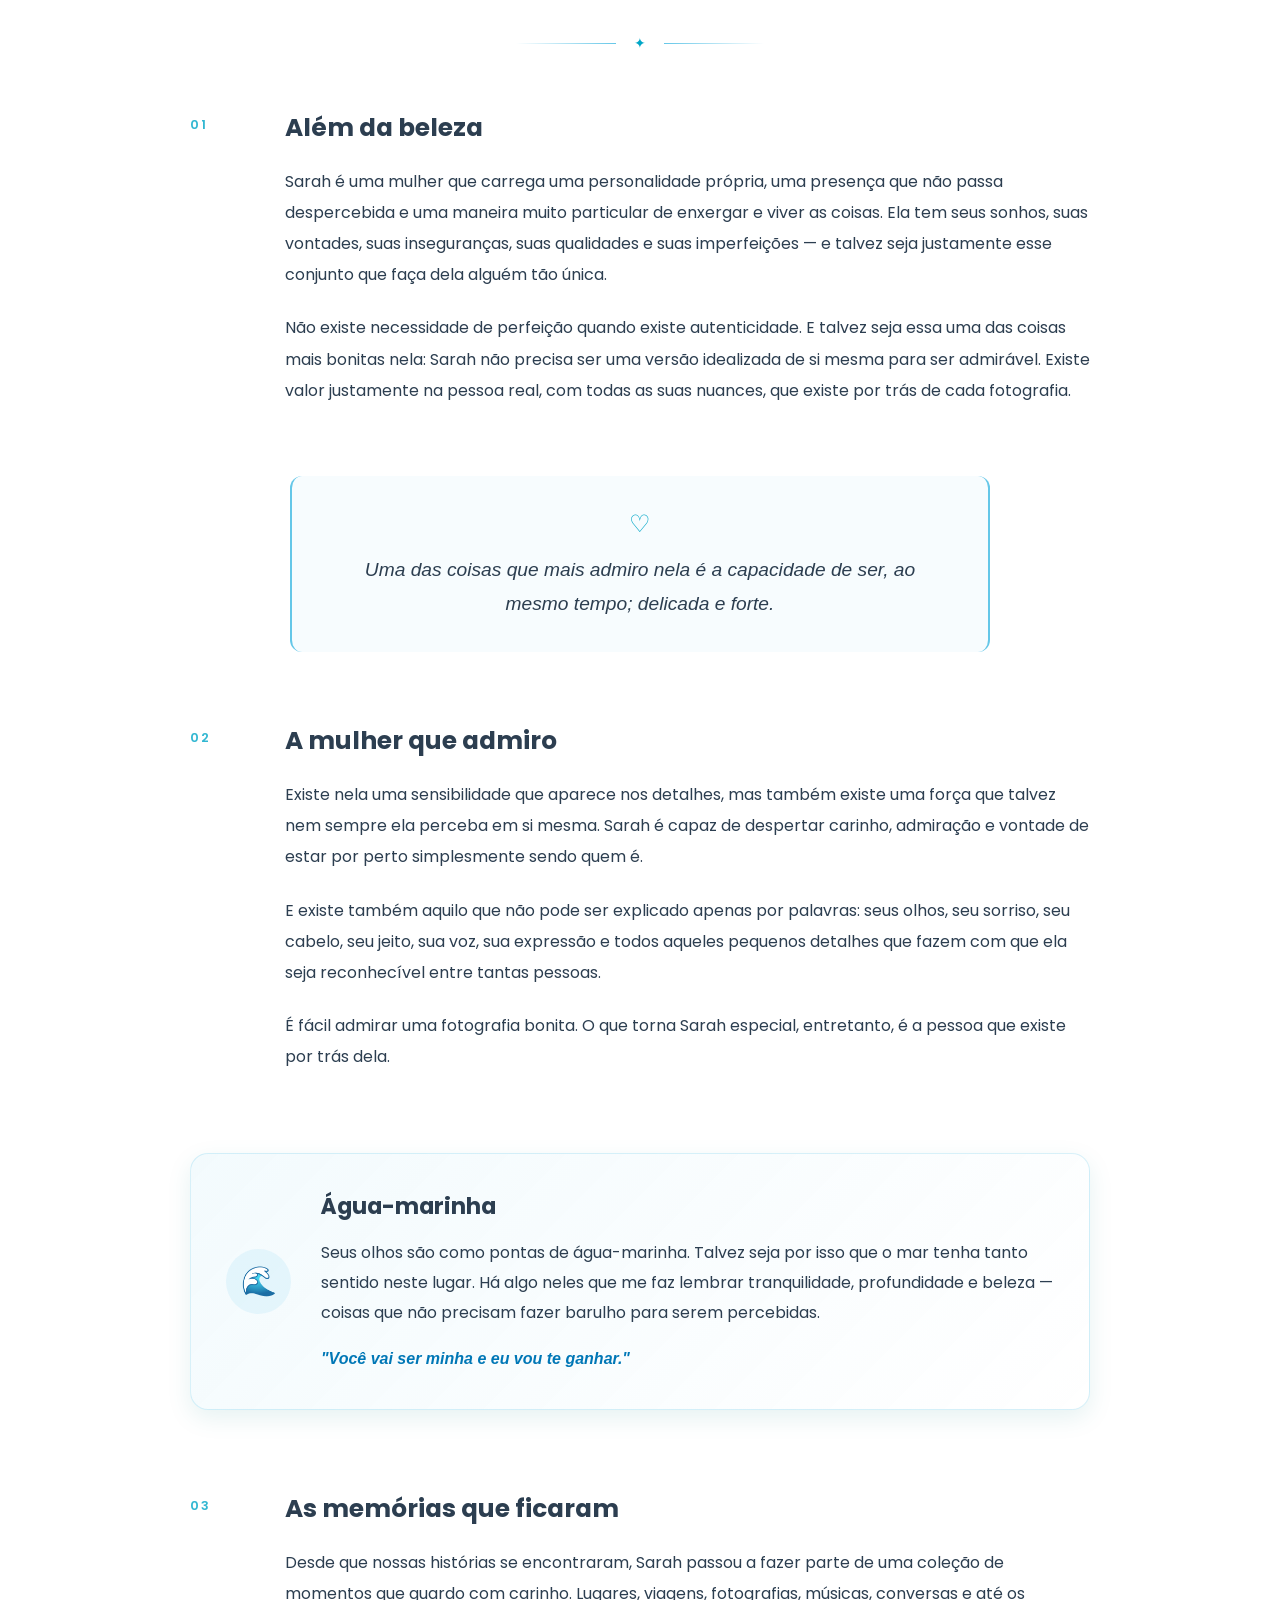
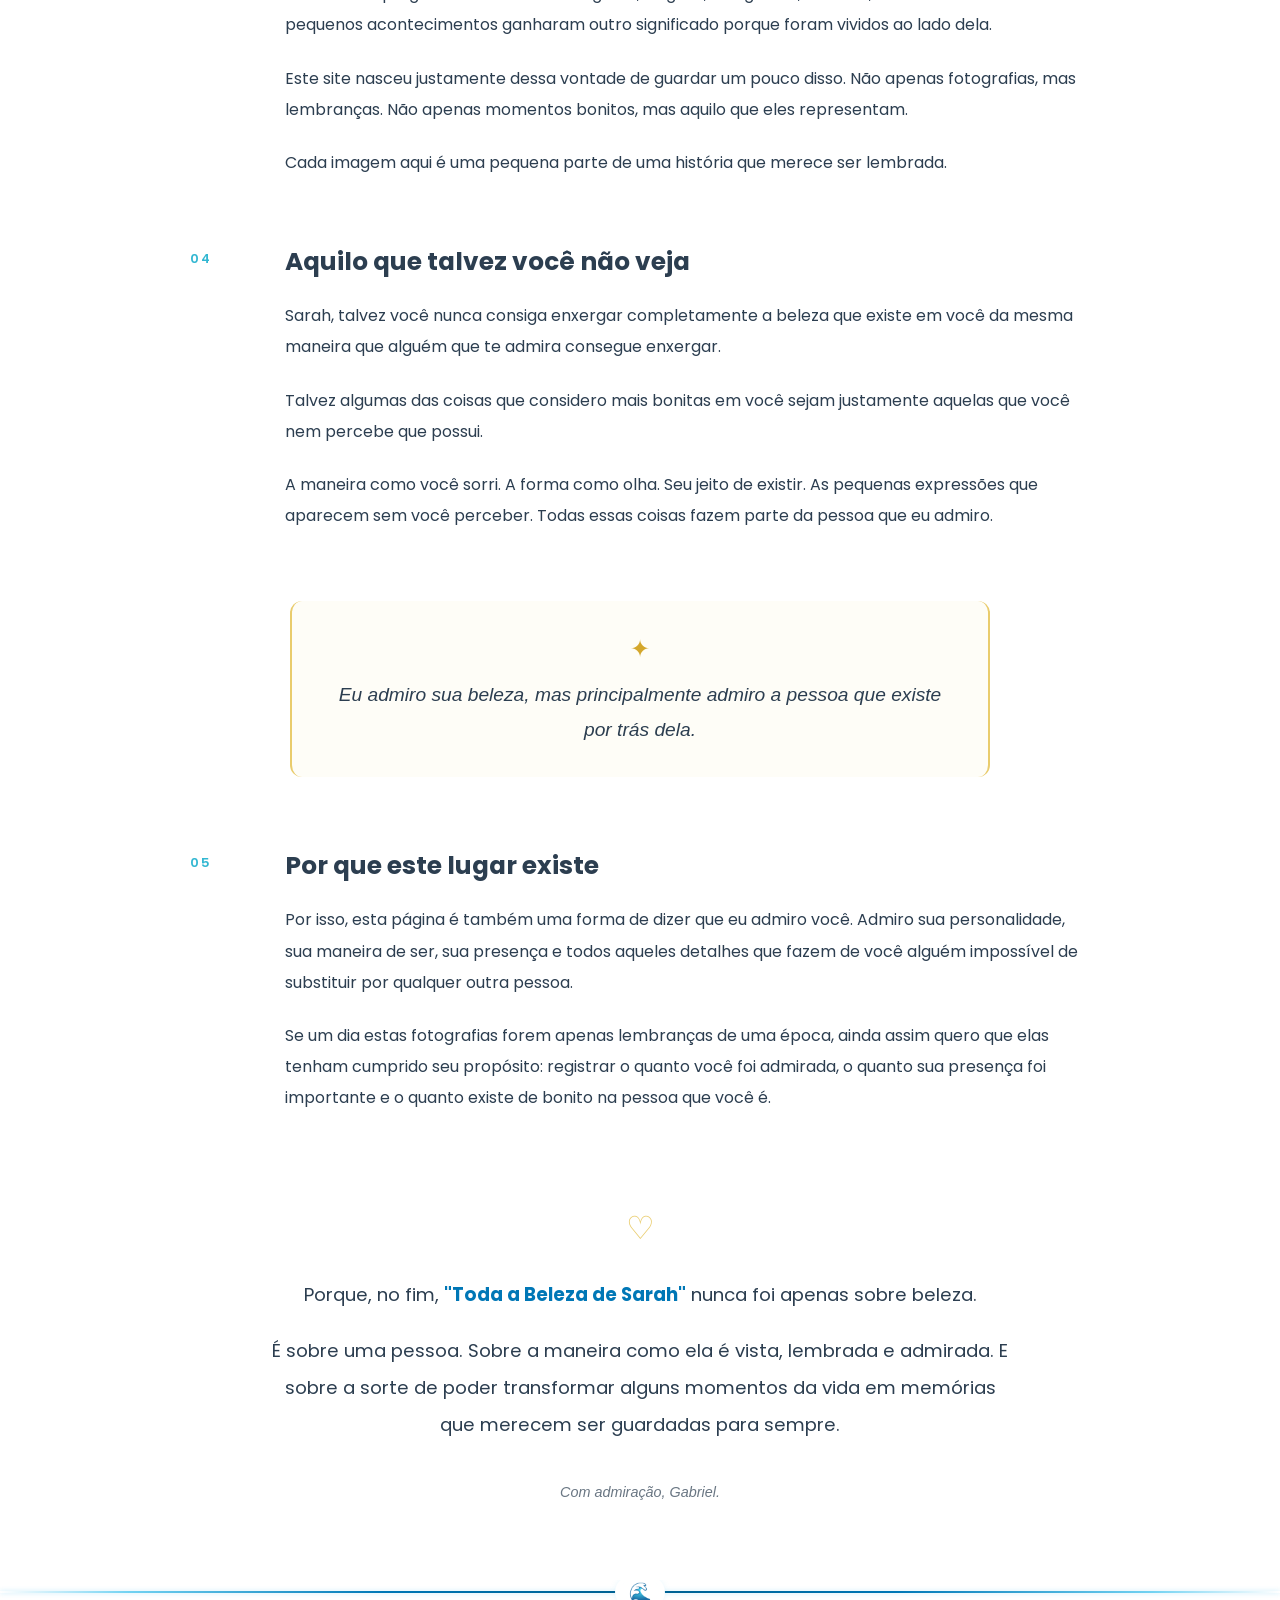
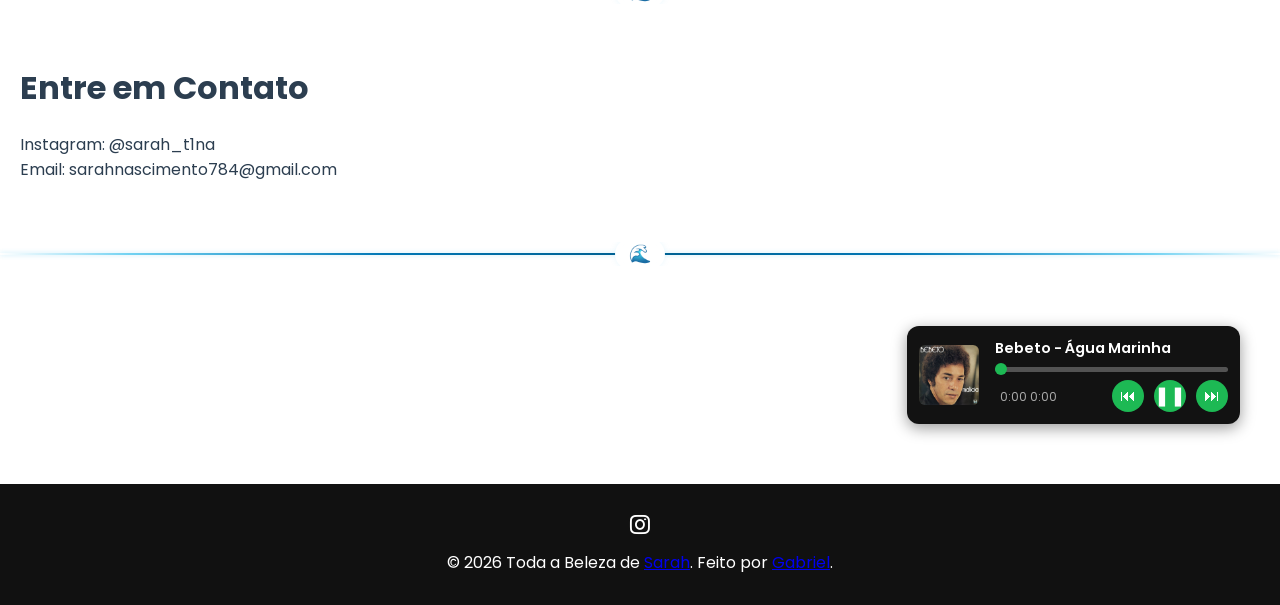
==== commit 9281a147: "grande uptade" ====
--- a/index.html
+++ b/index.html
@@ -39,38 +39,239 @@
   <hr>
 
   <section id="galeria" class="gallery">
-    <div class="gallery-item-1"><img src="./assets/img/1.jpg" alt="Foto 1"></div>
-    <div class="gallery-item-1"><img src="./assets/img/2.jpg" alt="Foto 2"></div>
-    <div class="gallery-item-1"><img src="./assets/img/3.jpg" alt="Foto 3"></div>
-    <div class="gallery-item-1"><img src="./assets/img/4.jpg" alt="Foto 4"></div>
+    <div class="gallery-item-1"><img src="./assets/img/sarah/1.jpg" alt="Foto 1"></div>
+    <div class="gallery-item-1"><img src="./assets/img/sarah/2.jpg" alt="Foto 2"></div>
+    <div class="gallery-item-1"><img src="./assets/img/sarah/3.jpg" alt="Foto 3"></div>
+    <div class="gallery-item-1"><img src="./assets/img/sarah/4.jpg" alt="Foto 4"></div>
   </section>
   <div class="revelar-container" style="text-align: center; margin: 2rem 0;">
     <button id="revelar-fraqueza" class="btn-revelar">Clique para revelar as fraquezas</button>
   </div>
   
-  
-  <h2 id="princesa" style="text-align: center;display: none;"></h2>
   <section id="galeria-musicas" class="gallery" style="display: none;">
-    <div class="gallery-item-2">
-        <img src="./assets/img/jasmin1.png">
-    </div>
-    <div class="gallery-item-2">
-        <img src="./assets/img/jasmin2.png">
-    </div>
-    <div class="gallery-item-2">
-        <img src="./assets/img/jasmin3.jpeg">
-    </div>
-    <div class="gallery-item-2">
-        <img src="./assets/img/jasmin4.png">
-    </div>
+    <div class="gallery-item-3 foto-completa"><img src="./assets/img/jasmin/jasmin1.JPEG"></div>
+    <div class="gallery-item-3 foto-completa"><img src="./assets/img/jasmin/jasmin2.png"></div>
+    <div class="gallery-item-3 foto-completa"><img src="./assets/img/jasmin/jasmin3.jpeg"></div>
+    <div class="gallery-item-3 foto-completa"><img src="./assets/img/jasmin/jasmin4.png"></div>
   </section>
   
+  <hr>
+
   <section id="sobre" class="about">
-    <h2>Sobre Sarah</h2>
-    <p>Sarah é um ícone de beleza, autenticidade e elegância. Este espaço foi criado para exibir momentos incríveis, com charme e estilo únicos que encantam a todos.</p>
-    <br>
-    <p>Seus olhos são pontas de água marinha, você vai ser minha e eu vou te ganhar!</p>
-  </section>
+  <div class="about-content">
+
+    <span class="about-label">Uma dedicatória</span>
+
+    <p class="about-intro">
+      Falar sobre Sarah é, de certa forma, falar sobre alguém que não cabe
+      facilmente em poucas palavras. Existe a beleza que qualquer pessoa
+      consegue perceber quando olha para ela, mas existe também uma beleza
+      muito mais profunda, que aparece aos poucos, nas pequenas atitudes,
+      na maneira de conversar, de olhar, de sorrir e de tornar especiais
+      momentos que poderiam ser apenas comuns.
+    </p>
+
+
+    <div class="about-divider">
+      <span>✦</span>
+    </div>
+
+
+    <article class="about-chapter">
+      <span class="chapter-number">01</span>
+
+      <div>
+        <h3>Além da beleza</h3>
+
+        <p>
+          Sarah é uma mulher que carrega uma personalidade própria, uma
+          presença que não passa despercebida e uma maneira muito particular
+          de enxergar e viver as coisas. Ela tem seus sonhos, suas vontades,
+          suas inseguranças, suas qualidades e suas imperfeições — e talvez
+          seja justamente esse conjunto que faça dela alguém tão única.
+        </p>
+
+        <p>
+          Não existe necessidade de perfeição quando existe autenticidade.
+          E talvez seja essa uma das coisas mais bonitas nela: Sarah não
+          precisa ser uma versão idealizada de si mesma para ser admirável.
+          Existe valor justamente na pessoa real, com todas as suas nuances,
+          que existe por trás de cada fotografia.
+        </p>
+      </div>
+    </article>
+
+
+    <article class="about-highlight">
+      <span class="highlight-icon">♡</span>
+
+      <p>
+        Uma das coisas que mais admiro nela é a capacidade de ser,
+        ao mesmo tempo; delicada e forte.
+      </p>
+    </article>
+
+
+    <article class="about-chapter">
+      <span class="chapter-number">02</span>
+
+      <div>
+        <h3>A mulher que admiro</h3>
+
+        <p>
+          Existe nela uma sensibilidade que aparece nos detalhes, mas também
+          existe uma força que talvez nem sempre ela perceba em si mesma.
+          Sarah é capaz de despertar carinho, admiração e vontade de estar
+          por perto simplesmente sendo quem é.
+        </p>
+
+        <p>
+          E existe também aquilo que não pode ser explicado apenas por
+          palavras: seus olhos, seu sorriso, seu cabelo, seu jeito, sua voz,
+          sua expressão e todos aqueles pequenos detalhes que fazem com que
+          ela seja reconhecível entre tantas pessoas.
+        </p>
+
+        <p>
+          É fácil admirar uma fotografia bonita. O que torna Sarah especial,
+          entretanto, é a pessoa que existe por trás dela.
+        </p>
+      </div>
+    </article>
+
+
+    <article class="about-ocean">
+      <div class="ocean-symbol">🌊</div>
+
+      <div>
+        <h3>Água-marinha</h3>
+
+        <p>
+          Seus olhos são como pontas de água-marinha. Talvez seja por isso que
+          o mar tenha tanto sentido neste lugar. Há algo neles que me faz
+          lembrar tranquilidade, profundidade e beleza — coisas que não
+          precisam fazer barulho para serem percebidas.
+        </p>
+
+        <p class="ocean-quote">
+          "Você vai ser minha e eu vou te ganhar."
+        </p>
+      </div>
+    </article>
+
+
+    <article class="about-chapter">
+      <span class="chapter-number">03</span>
+
+      <div>
+        <h3>As memórias que ficaram</h3>
+
+        <p>
+          Desde que nossas histórias se encontraram, Sarah passou a fazer
+          parte de uma coleção de momentos que guardo com carinho. Lugares,
+          viagens, fotografias, músicas, conversas e até os pequenos
+          acontecimentos ganharam outro significado porque foram vividos
+          ao lado dela.
+        </p>
+
+        <p>
+          Este site nasceu justamente dessa vontade de guardar um pouco disso.
+          Não apenas fotografias, mas lembranças. Não apenas momentos bonitos,
+          mas aquilo que eles representam.
+        </p>
+
+        <p>
+          Cada imagem aqui é uma pequena parte de uma história que merece
+          ser lembrada.
+        </p>
+      </div>
+    </article>
+
+
+    <article class="about-chapter">
+      <span class="chapter-number">04</span>
+
+      <div>
+        <h3>Aquilo que talvez você não veja</h3>
+
+        <p>
+          Sarah, talvez você nunca consiga enxergar completamente a beleza
+          que existe em você da mesma maneira que alguém que te admira
+          consegue enxergar.
+        </p>
+
+        <p>
+          Talvez algumas das coisas que considero mais bonitas em você sejam
+          justamente aquelas que você nem percebe que possui.
+        </p>
+
+        <p>
+          A maneira como você sorri. A forma como olha. Seu jeito de existir.
+          As pequenas expressões que aparecem sem você perceber. Todas essas
+          coisas fazem parte da pessoa que eu admiro.
+        </p>
+      </div>
+    </article>
+
+
+    <article class="about-highlight about-highlight-gold">
+      <span class="highlight-icon">✦</span>
+
+      <p>
+        Eu admiro sua beleza, mas principalmente admiro a pessoa que existe
+        por trás dela.
+      </p>
+    </article>
+
+
+    <article class="about-chapter">
+      <span class="chapter-number">05</span>
+
+      <div>
+        <h3>Por que este lugar existe</h3>
+
+        <p>
+          Por isso, esta página é também uma forma de dizer que eu admiro você.
+          Admiro sua personalidade, sua maneira de ser, sua presença e todos
+          aqueles detalhes que fazem de você alguém impossível de substituir
+          por qualquer outra pessoa.
+        </p>
+
+        <p>
+          Se um dia estas fotografias forem apenas lembranças de uma época,
+          ainda assim quero que elas tenham cumprido seu propósito: registrar
+          o quanto você foi admirada, o quanto sua presença foi importante e
+          o quanto existe de bonito na pessoa que você é.
+        </p>
+      </div>
+    </article>
+
+
+    <div class="about-final">
+
+      <span class="final-symbol">♡</span>
+
+      <p>
+        Porque, no fim, <strong>"Toda a Beleza de Sarah"</strong> nunca foi
+        apenas sobre beleza.
+      </p>
+
+      <p>
+        É sobre uma pessoa. Sobre a maneira como ela é vista, lembrada e
+        admirada. E sobre a sorte de poder transformar alguns momentos da
+        vida em memórias que merecem ser guardadas para sempre.
+      </p>
+
+      <span class="final-signature">
+        Com admiração, Gabriel.
+      </span>
+
+    </div>
+
+  </div>
+</section>
+
+  
 
   <hr>
 
@@ -80,9 +281,13 @@
       <p>Instagram: @sarah_t1na</p>
       <p>Email: sarahnascimento784@gmail.com</p>
     </div>
+  </section>
+
+  <hr>
+
+  <section class="contact" style="justify-content:right;">
     <div class="spotify-player">
       <img class="cover" id="cover" src="./assets/img/bebeto.jpg" alt="Capa">
-
       <div class="player-info">
         <div class="track-details">
           <span class="track-title" id="track-title">Bebeto - Água Marinha</span>
@@ -91,16 +296,13 @@
             <span id="duration">0:00</span>
           </div>
         </div>
-
         <input type="range" id="progress-bar" value="0" min="0" max="100">
-
         <div class="controls">
           <button id="prev-button">⏮</button>
           <button id="play-pause-button">❚❚</button>
           <button id="next-button">⏭</button>
         </div>
       </div>
-
       <audio id="music-player"></audio>
     </div>  
   </section>
--- a/assets/css/style.css
+++ b/assets/css/style.css
@@ -3,17 +3,6 @@
   padding: 0;
   box-sizing: border-box;
 }
-
-/* :root {
-  --bg-color: #f7f7f7;
-  --text-color: #333;
-  --header-bg: linear-gradient(135deg, #fa5fff, #fa7bfe);
-  --card-bg: #fff;
-  --shadow-color: rgba(0, 0, 0, 0.1);
-  --shadow-hover: rgba(0, 0, 0, 0.2);
-  --section-bg: #ffffff;
-  --section-text: #333333;
-} */
 
 .beach-banner {
   margin-top: 20px;
@@ -33,7 +22,7 @@
 
 
 :root {
-  --bg-color: #f0f9ff; /* azul bem claro */
+  --bg-color: #fff; /* azul bem claro */
   --text-color: #2c3e50; /* azul profundo */
   --header-bg: linear-gradient(183deg, #002fffbb, #0d35b634); /* azul do mar e sol */
   --card-bg: #ffffff;
@@ -58,7 +47,7 @@
 }
 
 body.dark-mode {
-  --bg-color: #140b0b; /* Preto com um toque bem sutil de vermelho/aquecido */
+  --bg-color: #180d0d; /* Preto com um toque bem sutil de vermelho/aquecido */
   --text-color: #f5e6e6; /* Branco levemente rosado para não cansar a vista */
   --header-bg: linear-gradient(135deg, #4a0e0e, #1a0505); /* Gradiente vinho escuro */
   --card-bg: #1c1111;
@@ -66,6 +55,7 @@
   --shadow-hover: rgba(220, 20, 60, 0.45); /* Sombra vermelha vibrante ao passar o mouse */
   --section-bg: #180d0d;
   --section-text: #e8d5d5;
+  --hr-main: #e9cc6d;
 }
 
 body.dark-mode .theme-toggle {
@@ -284,6 +274,61 @@
   transform: scale(1.05);
 }
 
+.gallery-item-3 {
+  background-color: var(--card-bg);
+  position: relative;
+  box-shadow: 0 6px 12px var(--shadow-color);
+  border-radius: 16px;
+  overflow: hidden;
+  display: flex;
+  align-items: center;
+  justify-content: center;
+  border-radius: 16px;
+  cursor: pointer;
+  height: 300px; /* altura padronizada */
+}
+
+.gallery-item-3:hover {
+  box-shadow: 0 8px 16px var(--shadow-hover);
+}
+
+.gallery-item-3:hover img {
+  transform: scale(1.05);
+}
+
+.gallery-item-3 img,
+.gallery-item-3 video {
+  width: 100%;
+  transition: transform 0.3s ease;
+  height: auto;
+  border-radius: 12px;
+  display: block;
+  object-fit: cover;
+}
+
+.gallery-item-3 img,
+.gallery-item-3 video {
+  max-height: 100%;
+  max-width: 100%;
+  object-fit: cover;
+}
+
+.gallery-item-3.foto-completa {
+    height: auto;
+    min-height: 300px;
+    overflow: hidden;
+    align-self: start;
+}
+
+.gallery-item-3.foto-completa img {
+    width: 100%;
+    height: auto;
+    max-width: 100%;
+    max-height: none;
+    object-fit: contain;
+    display: block;
+}
+
 .about,
 .contact {
   padding: 60px 40px;
@@ -353,12 +398,6 @@
   height: 50px;
   border-radius: 8px;
   margin-right: 15px;
-}
-
-.controls {
-  display: flex;
-  justify-content: center;
-  align-items: center;
 }
 
 .play-pause {
@@ -461,6 +500,7 @@
 #play-pause-button:hover {
   background-color: #1ed760;
 }
+
 .controls {
   display: flex;
   justify-content: flex-end;
@@ -483,8 +523,678 @@
   background-color: #1ed760;
 }
 
+.viagens-container {
+  display: flex;
+  flex-wrap: wrap;
+  gap: 20px;
+  padding: 20px;
+  justify-content: center;
+}
+
+.viagem-card {
+  background-color: var(--card-bg);
+  padding: 20px;
+  border-radius: 16px;
+  box-shadow: 0 6px 12px var(--shadow-color);
+  transition: box-shadow 0.3s ease;
+  text-align: center;
+  width: 280px;
+}
+
+.viagem-card h3 {
+  margin-bottom: 10px;
+  color: var(--text-color);
+}
+
+.viagem-card button {
+  background-color: #0077ff;
+  color: white;
+  border: none;
+  padding: 10px 18px;
+  border-radius: 8px;
+  cursor: pointer;
+  transition: background-color 0.3s;
+}
+
+.viagem-card button:hover {
+  background-color: #005dc1;
+}
+
+/* =========================================================
+   DIVISOR PERSONALIZADO
+   Claro = Mar 🌊
+   Escuro = Onça-pintada 🐆
+   ========================================================= */
+
+hr {
+  position: relative;
+  border: none;
+  width: 100%;
+  height: 24px;
+
+
+  /* IMPORTANTE:
+     o próprio HR não possui fundo */
+  background: transparent !important;
+
+  /* Cores do tema claro */
+  --hr-main: #0077b6;
+  --hr-light: #72d2f2;
+  --hr-dark: #005f8f;
+  --hr-glow: rgba(0, 174, 239, 0.25);
+  --hr-bg: var(--bg-color);
+
+  /* Símbolo do tema claro */
+  --hr-icon: "🌊";
+}
+
+
+/* =========================================================
+   LINHA
+   ========================================================= */
+
+hr::before {
+  content: "";
+
+  position: absolute;
+  left: 0;
+  top: 50%;
+
+  width: 100%;
+  height: 2px;
+
+  transform: translateY(-50%);
+
+  background: linear-gradient(
+    90deg,
+    transparent 0%,
+    var(--hr-light) 10%,
+    var(--hr-main) 30%,
+    var(--hr-dark) 50%,
+    var(--hr-main) 70%,
+    var(--hr-light) 90%,
+    transparent 100%
+  );
+
+  box-shadow:
+    0 0 5px var(--hr-glow);
+
+  transition:
+    height 0.3s ease,
+    box-shadow 0.3s ease;
+}
+
+
+/* =========================================================
+   ORNAMENTO CENTRAL
+   ========================================================= */
+
+hr::after {
+  content: var(--hr-icon);
+
+  position: absolute;
+  left: 50%;
+  top: 50%;
+
+  width: 42px;
+  height: 30px;
+
+  transform: translate(-50%, -50%);
+
+  display: flex;
+  align-items: center;
+  justify-content: center;
+
+  font-size: 18px;
+
+  background: var(--hr-bg);
+
+  border: 0px solid var(--hr-light);
+  border-radius: 50%;
+
+  box-shadow:
+    0 0 0 4px var(--hr-bg),
+    0 0 10px var(--hr-glow);
+
+  z-index: 2;
+
+  transition:
+    transform 0.35s ease,
+    box-shadow 0.35s ease;
+}
+
+
+
+/* =========================================================
+   TEMA ESCURO — ONÇA
+   ========================================================= */
+
+body.dark-mode hr {
+  --hr-main: #e9cc6d;
+  --hr-light: #f6e6a2;
+  --hr-dark: #9b7618;
+  --hr-glow: rgba(233, 204, 109, 0.3);
+
+  --hr-bg: var(--bg-color);
+
+  --hr-icon: "🐆";
+}
+
+
+/* =========================================================
+   HOVER
+   ========================================================= */
+
+hr:hover::before {
+  height: 3px;
+
+  box-shadow:
+    0 0 7px var(--hr-glow),
+    0 0 14px var(--hr-glow);
+}
+
+hr:hover::after {
+  transform: translate(-50%, -50%) scale(1.08);
+
+  box-shadow:
+    0 0 0 4px var(--hr-bg),
+    0 0 15px var(--hr-glow);
+}
+/* =========================================================
+   BRILHO ANIMADO DO DIVISOR
+   ========================================================= */
+
+hr.hr-active::before {
+  animation: hrShine 1.2s ease-in-out;
+}
+
+@keyframes hrShine {
+  0% {
+    filter: brightness(1);
+  }
+
+  35% {
+    filter: brightness(1.8);
+  }
+
+  70% {
+    filter: brightness(1.25);
+  }
+
+  100% {
+    filter: brightness(1);
+  }
+}
+
+/* =========================================================
+   SOBRE SARAH — HOMENAGEM
+   ========================================================= */
+
+.about {
+  padding: 90px 25px;
+}
+
+.about-content {
+  width: min(900px, 100%);
+  margin: 0 auto;
+}
+
+
+/* ---------------------------------------------------------
+   CABEÇALHO
+   --------------------------------------------------------- */
+
+.about-label {
+  display: block;
+  text-align: center;
+
+  font-size: 0.75rem;
+  font-weight: 600;
+  letter-spacing: 0.25em;
+  text-transform: uppercase;
+
+  color: #0077b6;
+
+  margin-bottom: 10px;
+}
+
+.about h2 {
+  text-align: center;
+  font-size: 2.5rem;
+  margin-bottom: 35px;
+}
+
+
+/* ---------------------------------------------------------
+   INTRODUÇÃO
+   --------------------------------------------------------- */
+
+.about-intro {
+  max-width: 780px;
+  margin: 0 auto;
+
+  text-align: center;
+
+  font-size: 1.15rem;
+  line-height: 2;
+
+  color: var(--section-text);
+}
+
+
+/* ---------------------------------------------------------
+   PEQUENO DIVISOR
+   --------------------------------------------------------- */
+
+.about-divider {
+  display: flex;
+  align-items: center;
+  justify-content: center;
+
+  margin: 55px 0;
+}
+
+.about-divider::before,
+.about-divider::after {
+  content: "";
+
+  height: 1px;
+  width: 100px;
+
+  background: linear-gradient(
+    90deg,
+    transparent,
+    #65c7e8
+  );
+}
+
+.about-divider::after {
+  background: linear-gradient(
+    90deg,
+    #65c7e8,
+    transparent
+  );
+}
+
+.about-divider span {
+  margin: 0 18px;
+
+  color: #00a6c7;
+  font-size: 0.9rem;
+}
+
+
+/* ---------------------------------------------------------
+   CAPÍTULOS
+   --------------------------------------------------------- */
+
+.about-chapter {
+  display: grid;
+  grid-template-columns: 70px 1fr;
+
+  gap: 25px;
+
+  margin-bottom: 65px;
+}
+
+.chapter-number {
+  font-size: 0.8rem;
+  font-weight: 600;
+  letter-spacing: 0.15em;
+
+  color: #00a6c7;
+
+  padding-top: 7px;
+
+  opacity: 0.8;
+}
+
+.about-chapter h3 {
+  font-size: 1.55rem;
+
+  margin-bottom: 20px;
+
+  color: var(--section-text);
+}
+
+.about-chapter p {
+  font-size: 1rem;
+  line-height: 1.95;
+
+  color: var(--section-text);
+
+  margin-bottom: 22px;
+}
+
+.about-chapter p:last-child {
+  margin-bottom: 0;
+}
+
+
+/* ---------------------------------------------------------
+   DESTAQUES
+   --------------------------------------------------------- */
+
+.about-highlight {
+  position: relative;
+
+  max-width: 700px;
+
+  margin: 70px auto;
+  padding: 30px 40px;
+
+  text-align: center;
+
+  border-left: 2px solid #65c7e8;
+  border-right: 2px solid #65c7e8;
+
+  background: rgba(101, 199, 232, 0.05);
+
+  border-radius: 12px;
+}
+
+.highlight-icon {
+  display: block;
+
+  font-size: 1.5rem;
+
+  color: #00a6c7;
+
+  margin-bottom: 12px;
+}
+
+.about-highlight p {
+  margin: 0;
+
+  font-size: 1.2rem;
+  line-height: 1.8;
+
+  font-style: italic;
+}
+
+
+/* ---------------------------------------------------------
+   ÁGUA-MARINHA
+   --------------------------------------------------------- */
+
+.about-ocean {
+  display: flex;
+  align-items: center;
+
+  gap: 30px;
+
+  margin: 80px 0;
+
+  padding: 35px;
+
+  border-radius: 18px;
+
+  background:
+    linear-gradient(
+      135deg,
+      rgba(101, 199, 232, 0.08),
+      transparent
+    );
+
+  border: 1px solid rgba(101, 199, 232, 0.25);
+
+  box-shadow:
+    0 8px 25px var(--shadow-color);
+}
+
+.ocean-symbol {
+  flex-shrink: 0;
+
+  width: 65px;
+  height: 65px;
+
+  display: flex;
+  align-items: center;
+  justify-content: center;
+
+  border-radius: 50%;
+
+  background: rgba(101, 199, 232, 0.12);
+
+  font-size: 1.8rem;
+}
+
+.about-ocean h3 {
+  margin-bottom: 15px;
+
+  font-size: 1.4rem;
+}
+
+.about-ocean p {
+  line-height: 1.9;
+
+  margin-bottom: 15px;
+}
+
+.about-ocean .ocean-quote {
+  margin: 0;
+
+  font-style: italic;
+
+  color: #0077b6;
+
+  font-weight: 600;
+}
+
+
+/* ---------------------------------------------------------
+   DESTAQUE FINAL
+   --------------------------------------------------------- */
+
+.about-highlight-gold {
+  border-color: #e9cc6d;
+
+  background: rgba(233, 204, 109, 0.05);
+}
+
+.about-highlight-gold .highlight-icon {
+  color: #d4a72c;
+}
+
+
+/* ---------------------------------------------------------
+   FINAL DA HOMENAGEM
+   --------------------------------------------------------- */
+
+.about-final {
+  max-width: 750px;
+
+  margin: 90px auto 20px;
+
+  text-align: center;
+}
+
+.final-symbol {
+  display: block;
+
+  font-size: 2rem;
+
+  color: #e9cc6d;
+
+  margin-bottom: 25px;
+}
+
+.about-final p {
+  font-size: 1.15rem;
+  line-height: 2;
+
+  margin-bottom: 20px;
+}
+
+.about-final strong {
+  color: #0077b6;
+}
+
+.final-signature {
+  display: block;
+
+  margin-top: 40px;
+
+  font-size: 0.9rem;
+
+  font-style: italic;
+
+  color: var(--section-text);
+
+  opacity: 0.7;
+}
+
+
+/* =========================================================
+   TEMA ESCURO
+   ========================================================= */
+
+body.dark-mode .about-label {
+  color: #e9cc6d;
+}
+
+body.dark-mode .about-divider::before {
+  background: linear-gradient(
+    90deg,
+    transparent,
+    #e9cc6d
+  );
+}
+
+body.dark-mode .about-divider::after {
+  background: linear-gradient(
+    90deg,
+    #e9cc6d,
+    transparent
+  );
+}
+
+body.dark-mode .about-divider span {
+  color: #e9cc6d;
+}
+
+body.dark-mode .chapter-number {
+  color: #e9cc6d;
+}
+
+body.dark-mode .about-highlight {
+  border-color: #e9cc6d;
+
+  background: rgba(233, 204, 109, 0.04);
+}
+
+body.dark-mode .highlight-icon {
+  color: #e9cc6d;
+}
+
+body.dark-mode .about-ocean {
+  background:
+    linear-gradient(
+      135deg,
+      rgba(233, 204, 109, 0.06),
+      transparent
+    );
+
+  border-color: rgba(233, 204, 109, 0.2);
+}
+
+body.dark-mode .about-ocean .ocean-quote {
+  color: #e9cc6d;
+}
+
+body.dark-mode .about-final strong {
+  color: #e9cc6d;
+}
+/* =========================================================
+   ANIMAÇÃO DE ENTRADA
+   ========================================================= */
+
+.about-chapter,
+.about-highlight,
+.about-ocean,
+.about-final {
+  opacity: 0;
+
+  transform: translateY(30px);
+
+  transition:
+    opacity 0.8s ease,
+    transform 0.8s ease;
+}
+
+.about-visible {
+  opacity: 1;
+
+  transform: translateY(0);
+}
+
+/* =========================================================
+   RESPONSIVIDADE
+   ========================================================= */
 
 @media (max-width: 768px) {
+
+  .about {
+    padding: 65px 20px;
+  }
+
+  .about h2 {
+    font-size: 2rem;
+  }
+
+  .about-intro {
+    font-size: 1rem;
+    line-height: 1.85;
+  }
+
+  .about-chapter {
+    grid-template-columns: 1fr;
+
+    gap: 8px;
+
+    margin-bottom: 50px;
+  }
+
+  .chapter-number {
+    padding: 0;
+  }
+
+  .about-chapter h3 {
+    font-size: 1.3rem;
+  }
+
+  .about-chapter p {
+    font-size: 0.95rem;
+    line-height: 1.85;
+  }
+
+  .about-highlight {
+    padding: 25px 20px;
+
+    margin: 55px auto;
+  }
+
+  .about-highlight p {
+    font-size: 1rem;
+  }
+
+  .about-ocean {
+    flex-direction: column;
+
+    text-align: center;
+
+    padding: 28px 22px;
+  }
+
+  .about-final {
+    margin-top: 65px;
+  }
+
+  .about-final p {
+    font-size: 1rem;
+    line-height: 1.85;
+  }
+
   .spotify-player {
     right: 20px;
     bottom: 20px;
